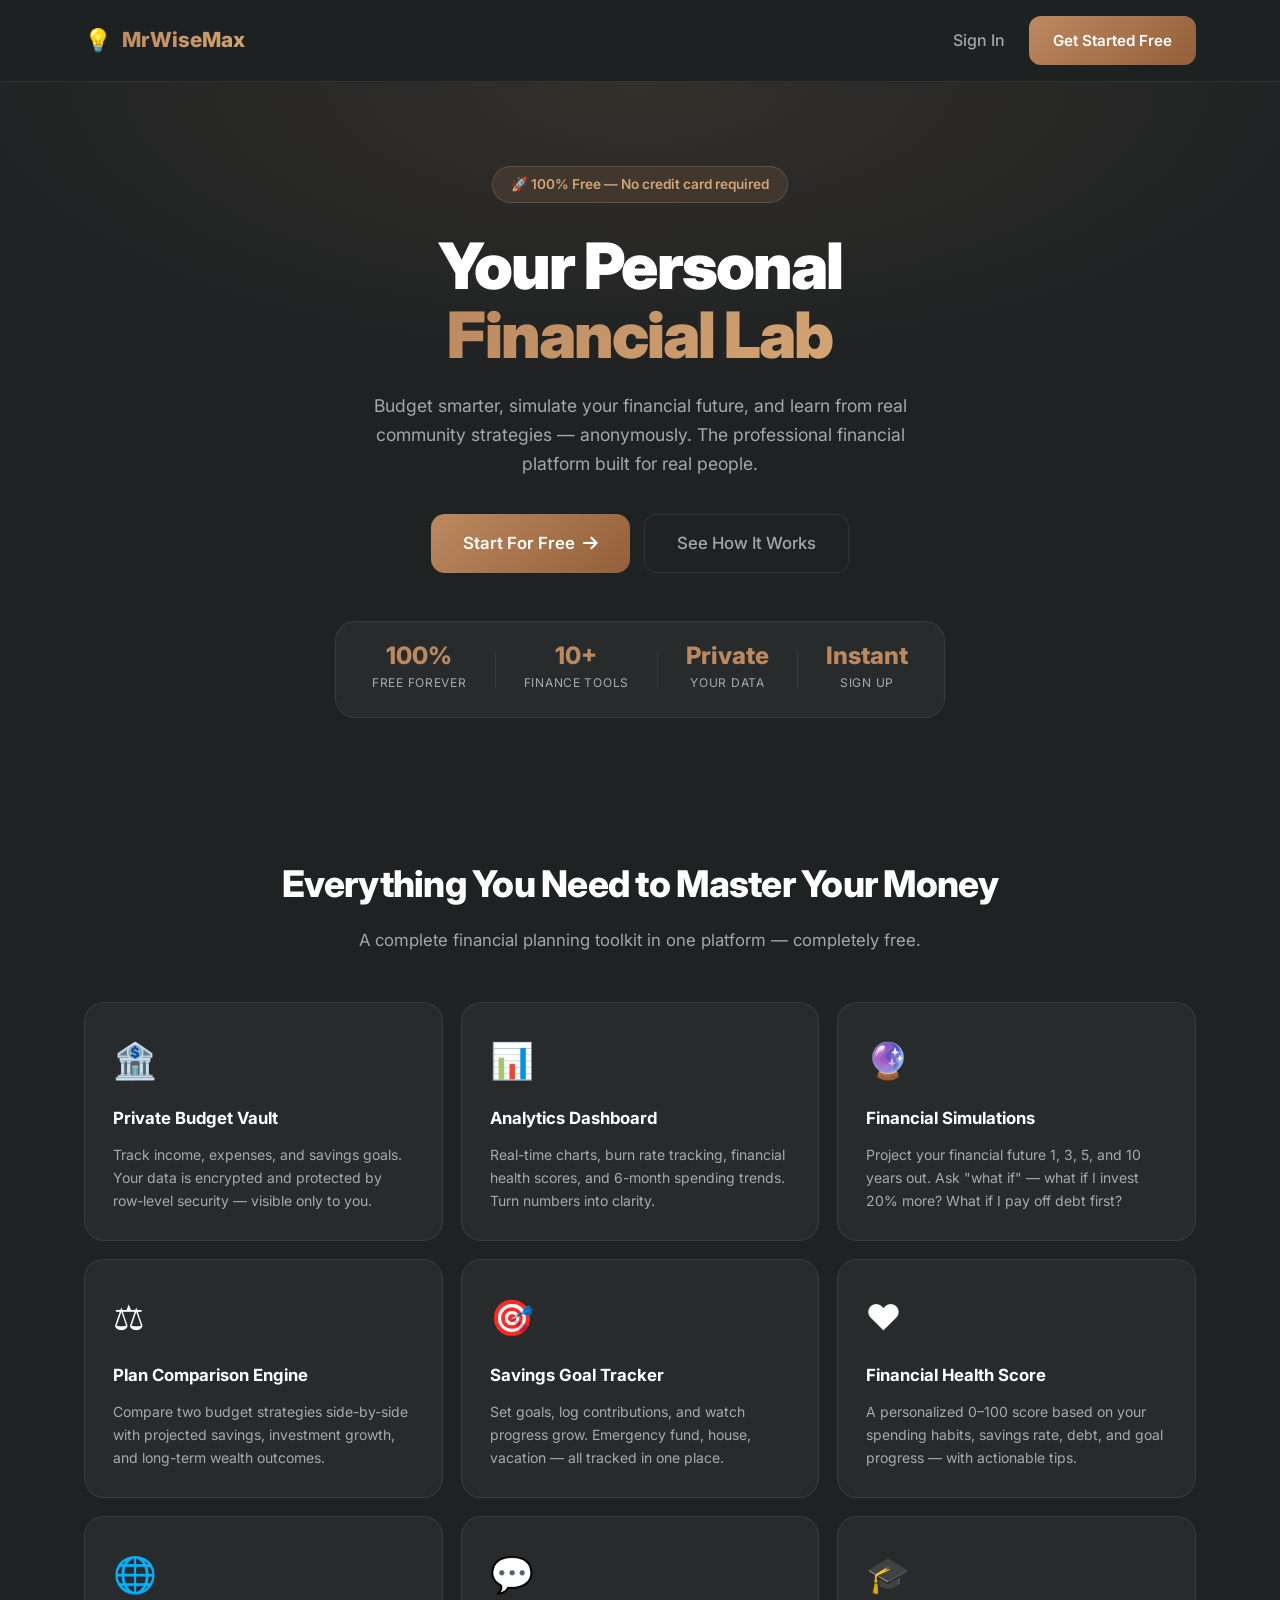
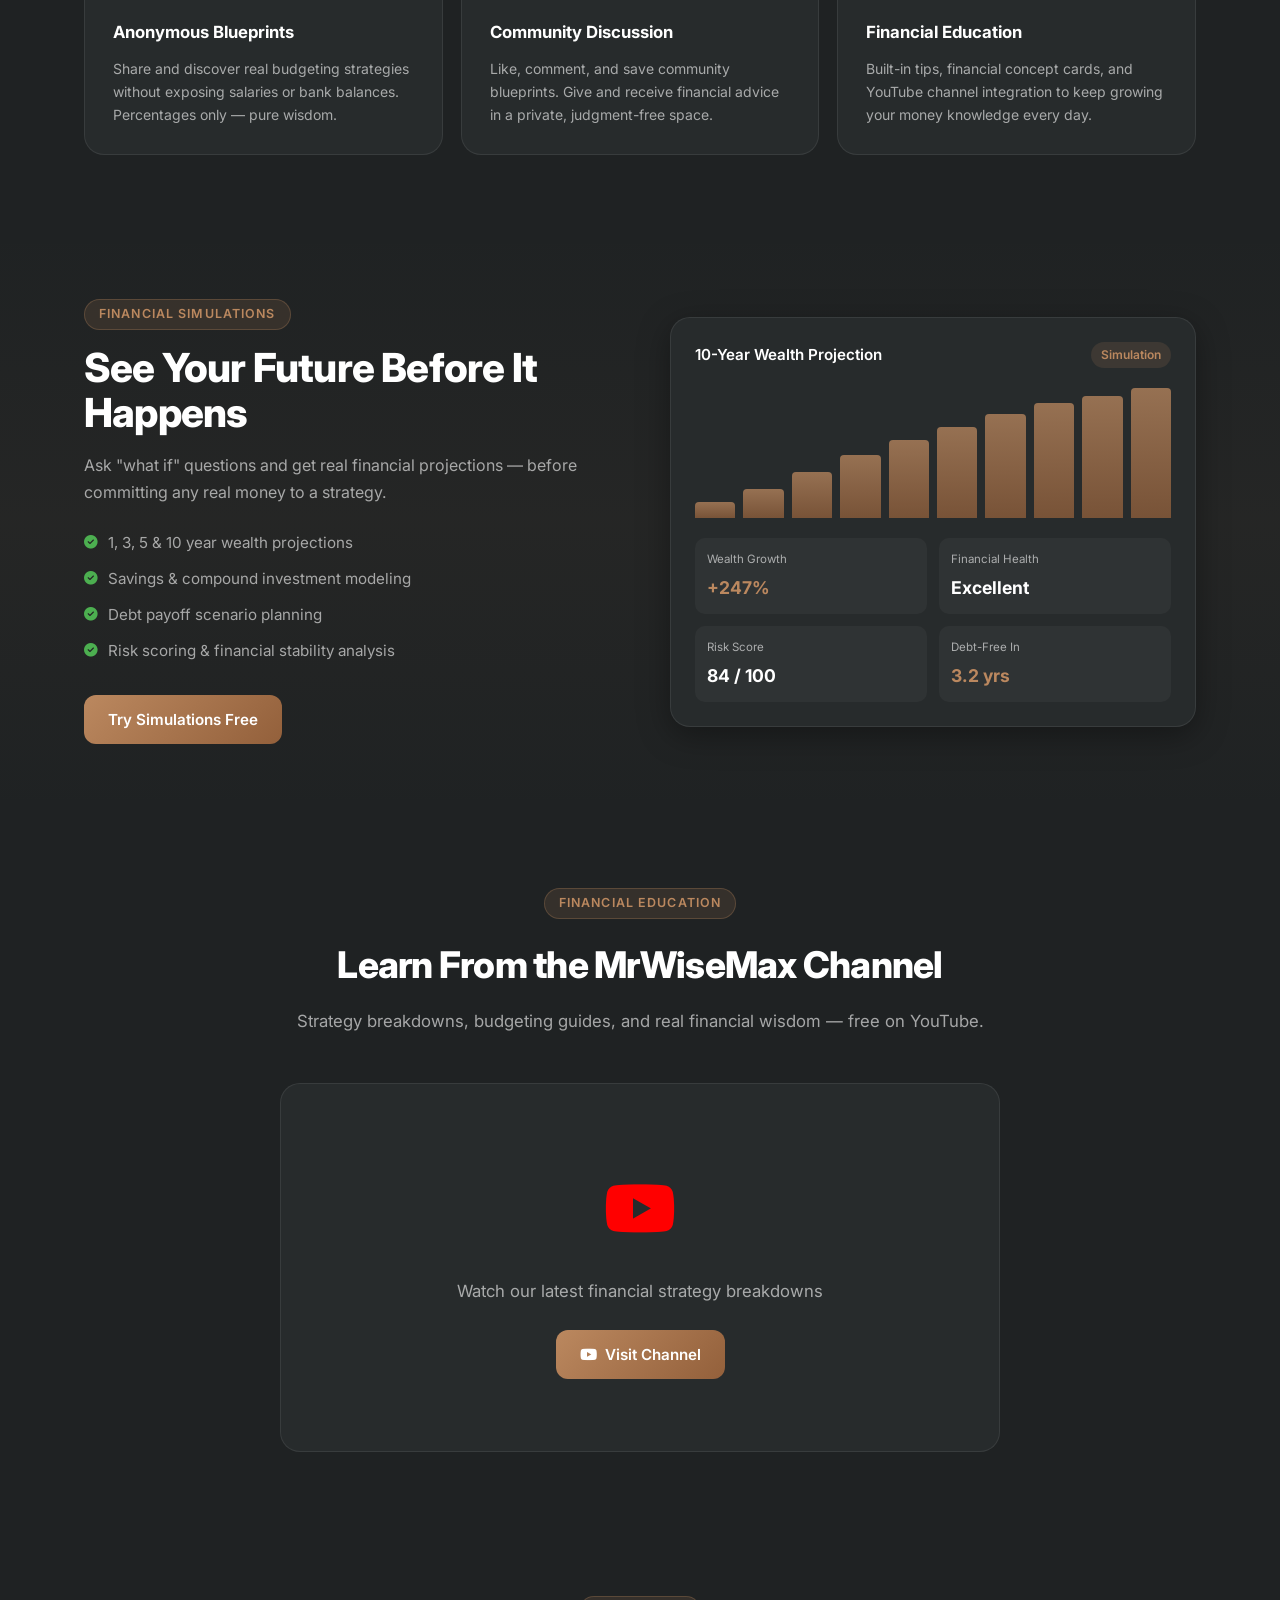
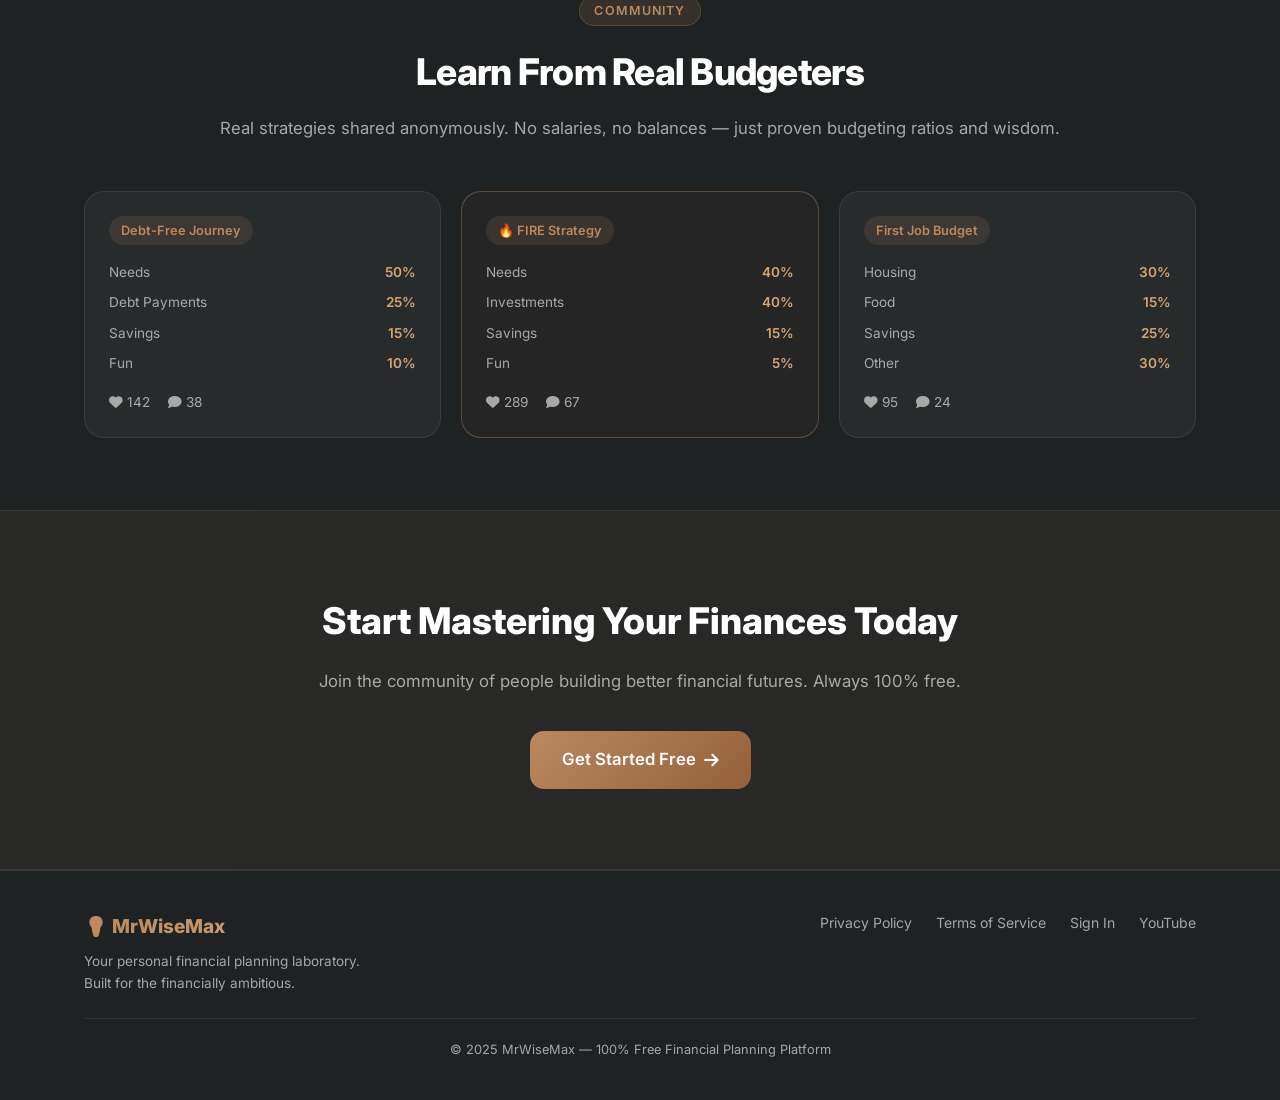
==== index.html @ cf41f832 "Add files via upload" ====
<!DOCTYPE html>
<html lang="en">
<head>
  <meta charset="UTF-8">
  <meta name="viewport" content="width=device-width, initial-scale=1.0">
  <title>MrWiseMax — Your Personal Financial Lab</title>
  <meta name="description" content="Budget smarter, simulate your financial future, and share strategies anonymously. The professional financial planning platform. 100% Free.">
  <link rel="preconnect" href="https://fonts.googleapis.com">
  <link href="https://fonts.googleapis.com/css2?family=Inter:wght@400;500;600;700;800;900&display=swap" rel="stylesheet">
  <link rel="stylesheet" href="https://cdnjs.cloudflare.com/ajax/libs/font-awesome/6.5.0/css/all.min.css">
  <link rel="stylesheet" href="assets/css/style.css">
</head>
<body>

  <nav class="navbar">
    <div class="nav-container">
      <div class="nav-logo">
        <span class="logo-icon">💡</span>
        <span class="logo-text">MrWiseMax</span>
      </div>
      <div class="nav-actions">
        <a href="login.html" class="btn-nav">Sign In</a>
        <a href="login.html" class="btn-primary">Get Started Free</a>
      </div>
    </div>
  </nav>

  <!-- Hero -->
  <section class="hero">
    <div class="hero-container">
      <div class="hero-badge">🚀 100% Free — No credit card required</div>
      <h1 class="hero-title">
        Your Personal<br>
        <span class="accent">Financial Lab</span>
      </h1>
      <p class="hero-subtitle">
        Budget smarter, simulate your financial future, and learn from real community strategies —
        anonymously. The professional financial platform built for real people.
      </p>
      <div class="hero-cta">
        <a href="login.html" class="btn-primary btn-lg">Start For Free <i class="fas fa-arrow-right"></i></a>
        <a href="#features" class="btn-ghost btn-lg">See How It Works</a>
      </div>
      <div class="hero-stats">
        <div class="stat"><span class="stat-num">100%</span><span class="stat-label">Free Forever</span></div>
        <div class="stat-divider"></div>
        <div class="stat"><span class="stat-num">10+</span><span class="stat-label">Finance Tools</span></div>
        <div class="stat-divider"></div>
        <div class="stat"><span class="stat-num">Private</span><span class="stat-label">Your Data</span></div>
        <div class="stat-divider"></div>
        <div class="stat"><span class="stat-num">Instant</span><span class="stat-label">Sign Up</span></div>
      </div>
    </div>
  </section>

  <!-- Features -->
  <section id="features" class="features">
    <div class="container">
      <div class="section-header">
        <h2>Everything You Need to Master Your Money</h2>
        <p>A complete financial planning toolkit in one platform — completely free.</p>
      </div>
      <div class="features-grid">
        <div class="feature-card">
          <div class="feature-icon">🏦</div>
          <h3>Private Budget Vault</h3>
          <p>Track income, expenses, and savings goals. Your data is encrypted and protected by row-level security — visible only to you.</p>
        </div>
        <div class="feature-card">
          <div class="feature-icon">📊</div>
          <h3>Analytics Dashboard</h3>
          <p>Real-time charts, burn rate tracking, financial health scores, and 6-month spending trends. Turn numbers into clarity.</p>
        </div>
        <div class="feature-card">
          <div class="feature-icon">🔮</div>
          <h3>Financial Simulations</h3>
          <p>Project your financial future 1, 3, 5, and 10 years out. Ask "what if" — what if I invest 20% more? What if I pay off debt first?</p>
        </div>
        <div class="feature-card">
          <div class="feature-icon">⚖️</div>
          <h3>Plan Comparison Engine</h3>
          <p>Compare two budget strategies side-by-side with projected savings, investment growth, and long-term wealth outcomes.</p>
        </div>
        <div class="feature-card">
          <div class="feature-icon">🎯</div>
          <h3>Savings Goal Tracker</h3>
          <p>Set goals, log contributions, and watch progress grow. Emergency fund, house, vacation — all tracked in one place.</p>
        </div>
        <div class="feature-card">
          <div class="feature-icon">❤️</div>
          <h3>Financial Health Score</h3>
          <p>A personalized 0–100 score based on your spending habits, savings rate, debt, and goal progress — with actionable tips.</p>
        </div>
        <div class="feature-card">
          <div class="feature-icon">🌐</div>
          <h3>Anonymous Blueprints</h3>
          <p>Share and discover real budgeting strategies without exposing salaries or bank balances. Percentages only — pure wisdom.</p>
        </div>
        <div class="feature-card">
          <div class="feature-icon">💬</div>
          <h3>Community Discussion</h3>
          <p>Like, comment, and save community blueprints. Give and receive financial advice in a private, judgment-free space.</p>
        </div>
        <div class="feature-card">
          <div class="feature-icon">🎓</div>
          <h3>Financial Education</h3>
          <p>Built-in tips, financial concept cards, and YouTube channel integration to keep growing your money knowledge every day.</p>
        </div>
      </div>
    </div>
  </section>

  <!-- Simulation Preview -->
  <section class="simulation-preview">
    <div class="container">
      <div class="preview-layout">
        <div class="preview-content">
          <div class="section-tag">Financial Simulations</div>
          <h2>See Your Future Before It Happens</h2>
          <p>Ask "what if" questions and get real financial projections — before committing any real money to a strategy.</p>
          <ul class="preview-list">
            <li><i class="fas fa-check-circle"></i> 1, 3, 5 &amp; 10 year wealth projections</li>
            <li><i class="fas fa-check-circle"></i> Savings &amp; compound investment modeling</li>
            <li><i class="fas fa-check-circle"></i> Debt payoff scenario planning</li>
            <li><i class="fas fa-check-circle"></i> Risk scoring &amp; financial stability analysis</li>
          </ul>
          <a href="login.html" class="btn-primary">Try Simulations Free</a>
        </div>
        <div class="preview-visual">
          <div class="sim-card">
            <div class="sim-header">
              <span>10-Year Wealth Projection</span>
              <span class="sim-badge">Simulation</span>
            </div>
            <div class="sim-chart-placeholder">
              <div class="chart-bar" style="height:12%"></div>
              <div class="chart-bar" style="height:22%"></div>
              <div class="chart-bar" style="height:35%"></div>
              <div class="chart-bar" style="height:48%"></div>
              <div class="chart-bar" style="height:60%"></div>
              <div class="chart-bar" style="height:70%"></div>
              <div class="chart-bar" style="height:80%"></div>
              <div class="chart-bar" style="height:88%"></div>
              <div class="chart-bar" style="height:94%"></div>
              <div class="chart-bar" style="height:100%"></div>
            </div>
            <div class="sim-stats">
              <div class="sim-stat"><span class="sim-label">Wealth Growth</span><span class="sim-value accent">+247%</span></div>
              <div class="sim-stat"><span class="sim-label">Financial Health</span><span class="sim-value">Excellent</span></div>
              <div class="sim-stat"><span class="sim-label">Risk Score</span><span class="sim-value">84 / 100</span></div>
              <div class="sim-stat"><span class="sim-label">Debt-Free In</span><span class="sim-value accent">3.2 yrs</span></div>
            </div>
          </div>
        </div>
      </div>
    </div>
  </section>

  <!-- YouTube -->
  <section class="youtube-section">
    <div class="container">
      <div class="section-header">
        <div class="section-tag">Financial Education</div>
        <h2>Learn From the MrWiseMax Channel</h2>
        <p>Strategy breakdowns, budgeting guides, and real financial wisdom — free on YouTube.</p>
      </div>
      <div class="youtube-embed">
        <!-- To embed a real video, replace the div below with:
             <iframe width="100%" height="400" src="https://www.youtube.com/embed/VIDEO_ID"
               frameborder="0" allowfullscreen style="border-radius:16px"></iframe> -->
        <div class="yt-placeholder">
          <div class="yt-icon"><i class="fab fa-youtube"></i></div>
          <p>Watch our latest financial strategy breakdowns</p>
          <a href="https://youtube.com" target="_blank" rel="noopener" class="btn-primary">
            <i class="fab fa-youtube"></i> Visit Channel
          </a>
        </div>
      </div>
    </div>
  </section>

  <!-- Community Preview -->
  <section class="community-preview">
    <div class="container">
      <div class="section-header">
        <div class="section-tag">Community</div>
        <h2>Learn From Real Budgeters</h2>
        <p>Real strategies shared anonymously. No salaries, no balances — just proven budgeting ratios and wisdom.</p>
      </div>
      <div class="blueprint-preview-grid">
        <div class="blueprint-card-preview">
          <div class="bp-tag">Debt-Free Journey</div>
          <div class="bp-ratios">
            <div class="ratio-item"><span>Needs</span><span>50%</span></div>
            <div class="ratio-item"><span>Debt Payments</span><span>25%</span></div>
            <div class="ratio-item"><span>Savings</span><span>15%</span></div>
            <div class="ratio-item"><span>Fun</span><span>10%</span></div>
          </div>
          <div class="bp-footer"><span><i class="fas fa-heart"></i> 142</span><span><i class="fas fa-comment"></i> 38</span></div>
        </div>
        <div class="blueprint-card-preview featured">
          <div class="bp-tag">🔥 FIRE Strategy</div>
          <div class="bp-ratios">
            <div class="ratio-item"><span>Needs</span><span>40%</span></div>
            <div class="ratio-item"><span>Investments</span><span>40%</span></div>
            <div class="ratio-item"><span>Savings</span><span>15%</span></div>
            <div class="ratio-item"><span>Fun</span><span>5%</span></div>
          </div>
          <div class="bp-footer"><span><i class="fas fa-heart"></i> 289</span><span><i class="fas fa-comment"></i> 67</span></div>
        </div>
        <div class="blueprint-card-preview">
          <div class="bp-tag">First Job Budget</div>
          <div class="bp-ratios">
            <div class="ratio-item"><span>Housing</span><span>30%</span></div>
            <div class="ratio-item"><span>Food</span><span>15%</span></div>
            <div class="ratio-item"><span>Savings</span><span>25%</span></div>
            <div class="ratio-item"><span>Other</span><span>30%</span></div>
          </div>
          <div class="bp-footer"><span><i class="fas fa-heart"></i> 95</span><span><i class="fas fa-comment"></i> 24</span></div>
        </div>
      </div>
    </div>
  </section>

  <!-- CTA -->
  <section class="cta-banner">
    <div class="container">
      <h2>Start Mastering Your Finances Today</h2>
      <p>Join the community of people building better financial futures. Always 100% free.</p>
      <a href="login.html" class="btn-primary btn-lg">Get Started Free <i class="fas fa-arrow-right"></i></a>
    </div>
  </section>

  <!-- Footer -->
  <footer class="footer">
    <div class="container">
      <div class="footer-content">
        <div class="footer-brand">
          <span class="logo-text">💡 MrWiseMax</span>
          <p>Your personal financial planning laboratory.<br>Built for the financially ambitious.</p>
        </div>
        <div class="footer-links">
          <a href="#">Privacy Policy</a>
          <a href="#">Terms of Service</a>
          <a href="login.html">Sign In</a>
          <a href="https://youtube.com" target="_blank">YouTube</a>
        </div>
      </div>
      <div class="footer-bottom">
        <p>© 2025 MrWiseMax — 100% Free Financial Planning Platform</p>
      </div>
    </div>
  </footer>

</body>
</html>
---- assets/css/style.css ----
/* ============================================================
   MrWiseMax — Landing Page Styles
   ============================================================ */

:root {
  --bg:        #1F2223;
  --bg-card:   #272B2C;
  --bg-hover:  #2E3234;
  --primary:   #BB885F;
  --secondary: #93603B;
  --primary-lt:#D4A574;
  --text:      #FFFFFF;
  --text-muted:rgba(255,255,255,0.6);
  --border:    rgba(255,255,255,0.08);
  --success:   #4CAF50;
  --radius:    12px;
  --radius-lg: 20px;
  --shadow:    0 8px 32px rgba(0,0,0,0.35);
  --ease:      0.2s ease;
}

*, *::before, *::after { box-sizing: border-box; margin: 0; padding: 0; }
html { scroll-behavior: smooth; }
body { font-family: 'Inter', system-ui, -apple-system, sans-serif; background: var(--bg); color: var(--text); line-height: 1.65; -webkit-font-smoothing: antialiased; }
a { color: var(--primary); text-decoration: none; }
img { max-width: 100%; display: block; }
.container { max-width: 1160px; margin: 0 auto; padding: 0 24px; }

/* ── Buttons ─────────────────────────────────────────────── */
.btn-primary {
  display: inline-flex; align-items: center; gap: 8px;
  background: linear-gradient(135deg, var(--primary), var(--secondary));
  color: #fff; padding: 12px 24px; border-radius: var(--radius);
  font-weight: 600; font-size: 0.95rem; border: none; cursor: pointer;
  transition: opacity var(--ease), transform var(--ease); text-decoration: none;
}
.btn-primary:hover { opacity: 0.88; transform: translateY(-2px); color: #fff; }
.btn-primary.btn-lg { padding: 15px 32px; font-size: 1.05rem; border-radius: 14px; }

.btn-ghost {
  display: inline-flex; align-items: center; gap: 8px;
  background: transparent; color: var(--text-muted); padding: 12px 24px;
  border-radius: var(--radius); font-weight: 500; font-size: 0.95rem;
  border: 1px solid var(--border); cursor: pointer; transition: all var(--ease); text-decoration: none;
}
.btn-ghost:hover { color: var(--text); border-color: rgba(255,255,255,0.2); }
.btn-ghost.btn-lg { padding: 15px 32px; font-size: 1.05rem; }

.btn-nav { color: var(--text-muted); font-weight: 500; padding: 8px 16px; border-radius: 8px; transition: color var(--ease); text-decoration: none; }
.btn-nav:hover { color: var(--text); }

/* ── Navbar ──────────────────────────────────────────────── */
.navbar {
  position: sticky; top: 0; z-index: 100;
  background: rgba(31,34,35,0.93); backdrop-filter: blur(12px);
  border-bottom: 1px solid var(--border); padding: 16px 0;
}
.nav-container { max-width: 1160px; margin: 0 auto; padding: 0 24px; display: flex; align-items: center; justify-content: space-between; }
.nav-logo { display: flex; align-items: center; gap: 10px; font-size: 1.3rem; font-weight: 800; }
.logo-icon { font-size: 1.4rem; }
.logo-text { background: linear-gradient(135deg, var(--primary), var(--primary-lt)); -webkit-background-clip: text; -webkit-text-fill-color: transparent; }
.nav-actions { display: flex; align-items: center; gap: 8px; }

/* ── Hero ────────────────────────────────────────────────── */
.hero {
  padding: 84px 0 64px; text-align: center;
  background: radial-gradient(ellipse 80% 60% at 50% 0%, rgba(187,136,95,0.13) 0%, transparent 70%);
}
.hero-container { max-width: 740px; margin: 0 auto; padding: 0 24px; }
.hero-badge {
  display: inline-flex; align-items: center; gap: 6px;
  background: rgba(187,136,95,0.14); border: 1px solid rgba(187,136,95,0.3);
  color: var(--primary-lt); padding: 6px 18px; border-radius: 100px;
  font-size: 0.85rem; font-weight: 600; margin-bottom: 28px;
}
.hero-title { font-size: clamp(2.4rem, 6vw, 4rem); font-weight: 900; line-height: 1.08; margin-bottom: 22px; letter-spacing: -0.03em; }
.hero-title .accent { background: linear-gradient(135deg, var(--primary), var(--primary-lt)); -webkit-background-clip: text; -webkit-text-fill-color: transparent; }
.hero-subtitle { font-size: 1.1rem; color: var(--text-muted); max-width: 580px; margin: 0 auto 36px; }
.hero-cta { display: flex; gap: 14px; justify-content: center; flex-wrap: wrap; margin-bottom: 48px; }

.hero-stats {
  display: flex; align-items: center; justify-content: center; gap: 28px;
  padding: 22px 36px; background: var(--bg-card); border-radius: var(--radius-lg);
  border: 1px solid var(--border); flex-wrap: wrap; display: inline-flex;
}
.stat { text-align: center; }
.stat-num { display: block; font-size: 1.5rem; font-weight: 800; color: var(--primary); line-height: 1; }
.stat-label { font-size: 0.75rem; color: var(--text-muted); text-transform: uppercase; letter-spacing: 0.06em; margin-top: 2px; }
.stat-divider { width: 1px; height: 36px; background: var(--border); }

/* ── Section Shared ──────────────────────────────────────── */
.section-header { text-align: center; margin-bottom: 48px; }
.section-header h2 { font-size: clamp(1.7rem, 4vw, 2.3rem); font-weight: 800; margin-bottom: 12px; letter-spacing: -0.02em; }
.section-header p { color: var(--text-muted); font-size: 1.05rem; }
.section-tag {
  display: inline-block; background: rgba(187,136,95,0.14); border: 1px solid rgba(187,136,95,0.28);
  color: var(--primary); padding: 4px 14px; border-radius: 100px;
  font-size: 0.78rem; font-weight: 600; text-transform: uppercase; letter-spacing: 0.09em; margin-bottom: 16px;
}

/* ── Features ────────────────────────────────────────────── */
.features { padding: 72px 0; }
.features-grid { display: grid; grid-template-columns: repeat(auto-fit, minmax(300px, 1fr)); gap: 18px; }
.feature-card {
  background: var(--bg-card); border: 1px solid var(--border); border-radius: var(--radius-lg); padding: 28px;
  transition: all var(--ease);
}
.feature-card:hover { border-color: rgba(187,136,95,0.3); transform: translateY(-3px); box-shadow: var(--shadow); }
.feature-icon { font-size: 2.2rem; margin-bottom: 16px; }
.feature-card h3 { font-size: 1.05rem; font-weight: 700; margin-bottom: 10px; }
.feature-card p  { color: var(--text-muted); font-size: 0.875rem; line-height: 1.65; }

/* ── Simulation Preview ──────────────────────────────────── */
.simulation-preview { padding: 72px 0; background: linear-gradient(180deg, transparent, rgba(187,136,95,0.04), transparent); }
.preview-layout { display: grid; grid-template-columns: 1fr 1fr; gap: 60px; align-items: center; }
.preview-content h2 { font-size: clamp(1.8rem, 4vw, 2.5rem); font-weight: 800; line-height: 1.12; margin-bottom: 16px; letter-spacing: -0.02em; }
.preview-content p { color: var(--text-muted); margin-bottom: 24px; line-height: 1.7; }
.preview-list { list-style: none; margin-bottom: 32px; }
.preview-list li { display: flex; align-items: center; gap: 10px; margin-bottom: 11px; color: var(--text-muted); font-size: 0.95rem; }
.preview-list li i { color: var(--success); font-size: 0.85rem; }

.sim-card { background: var(--bg-card); border: 1px solid var(--border); border-radius: var(--radius-lg); padding: 24px; box-shadow: var(--shadow); }
.sim-header { display: flex; justify-content: space-between; align-items: center; margin-bottom: 20px; font-weight: 600; font-size: 0.95rem; }
.sim-badge { background: rgba(187,136,95,0.14); color: var(--primary); padding: 3px 10px; border-radius: 100px; font-size: 0.75rem; font-weight: 600; }
.sim-chart-placeholder { display: flex; align-items: flex-end; gap: 8px; height: 130px; margin-bottom: 20px; }
.chart-bar { flex: 1; background: linear-gradient(180deg, var(--primary), var(--secondary)); border-radius: 4px 4px 0 0; opacity: 0.75; }
.sim-stats { display: grid; grid-template-columns: 1fr 1fr; gap: 12px; }
.sim-stat { background: rgba(255,255,255,0.04); border-radius: 10px; padding: 12px; }
.sim-label { display: block; font-size: 0.72rem; color: var(--text-muted); margin-bottom: 4px; }
.sim-value { font-size: 1.1rem; font-weight: 700; }
.sim-value.accent { color: var(--primary); }

/* ── YouTube ─────────────────────────────────────────────── */
.youtube-section { padding: 72px 0; }
.youtube-embed { max-width: 720px; margin: 0 auto; }
.yt-placeholder { background: var(--bg-card); border: 1px solid var(--border); border-radius: var(--radius-lg); padding: 72px 32px; text-align: center; }
.yt-icon { font-size: 4rem; color: #FF0000; margin-bottom: 16px; }
.yt-placeholder p { color: var(--text-muted); margin-bottom: 24px; font-size: 1.05rem; }

/* ── Community Preview ───────────────────────────────────── */
.community-preview { padding: 72px 0; }
.blueprint-preview-grid { display: grid; grid-template-columns: repeat(auto-fit, minmax(280px, 1fr)); gap: 20px; }
.blueprint-card-preview {
  background: var(--bg-card); border: 1px solid var(--border); border-radius: var(--radius-lg); padding: 24px;
  transition: all var(--ease);
}
.blueprint-card-preview:hover { border-color: rgba(187,136,95,0.3); transform: translateY(-2px); }
.blueprint-card-preview.featured { border-color: rgba(187,136,95,0.4); background: rgba(187,136,95,0.04); }
.bp-tag { display: inline-block; background: rgba(187,136,95,0.14); color: var(--primary); padding: 4px 12px; border-radius: 100px; font-size: 0.8rem; font-weight: 600; margin-bottom: 16px; }
.bp-ratios { display: flex; flex-direction: column; gap: 8px; margin-bottom: 16px; }
.ratio-item { display: flex; justify-content: space-between; font-size: 0.85rem; }
.ratio-item span:first-child { color: var(--text-muted); }
.ratio-item span:last-child  { font-weight: 600; color: var(--primary-lt); }
.bp-footer { color: var(--text-muted); font-size: 0.85rem; display: flex; gap: 18px; }

/* ── CTA Banner ──────────────────────────────────────────── */
.cta-banner {
  padding: 80px 0; text-align: center;
  background: linear-gradient(135deg, rgba(187,136,95,0.07), rgba(147,96,59,0.07));
  border-top: 1px solid var(--border); border-bottom: 1px solid var(--border);
}
.cta-banner h2 { font-size: clamp(1.7rem, 4vw, 2.3rem); font-weight: 800; margin-bottom: 16px; }
.cta-banner p { color: var(--text-muted); margin-bottom: 36px; font-size: 1.05rem; }

/* ── Footer ──────────────────────────────────────────────── */
.footer { padding: 40px 0; border-top: 1px solid var(--border); }
.footer-content { display: flex; justify-content: space-between; align-items: flex-start; gap: 32px; margin-bottom: 24px; flex-wrap: wrap; }
.footer-brand .logo-text { font-size: 1.2rem; font-weight: 800; display: block; margin-bottom: 8px; }
.footer-brand p { color: var(--text-muted); font-size: 0.85rem; line-height: 1.6; }
.footer-links { display: flex; gap: 24px; flex-wrap: wrap; }
.footer-links a { color: var(--text-muted); font-size: 0.875rem; transition: color var(--ease); }
.footer-links a:hover { color: var(--text); }
.footer-bottom { text-align: center; color: var(--text-muted); font-size: 0.8rem; padding-top: 20px; border-top: 1px solid var(--border); }

/* ── Responsive ──────────────────────────────────────────── */
@media (max-width: 768px) {
  .preview-layout { grid-template-columns: 1fr; }
  .preview-visual { order: -1; }
  .hero-stats { gap: 20px; }
  .stat-divider { display: none; }
  .footer-content { flex-direction: column; }
  .hero, .features, .simulation-preview, .youtube-section, .community-preview, .cta-banner { padding: 48px 0; }
}
@media (max-width: 480px) {
  .nav-actions .btn-nav { display: none; }
  .hero-title { font-size: 2.1rem; }
}
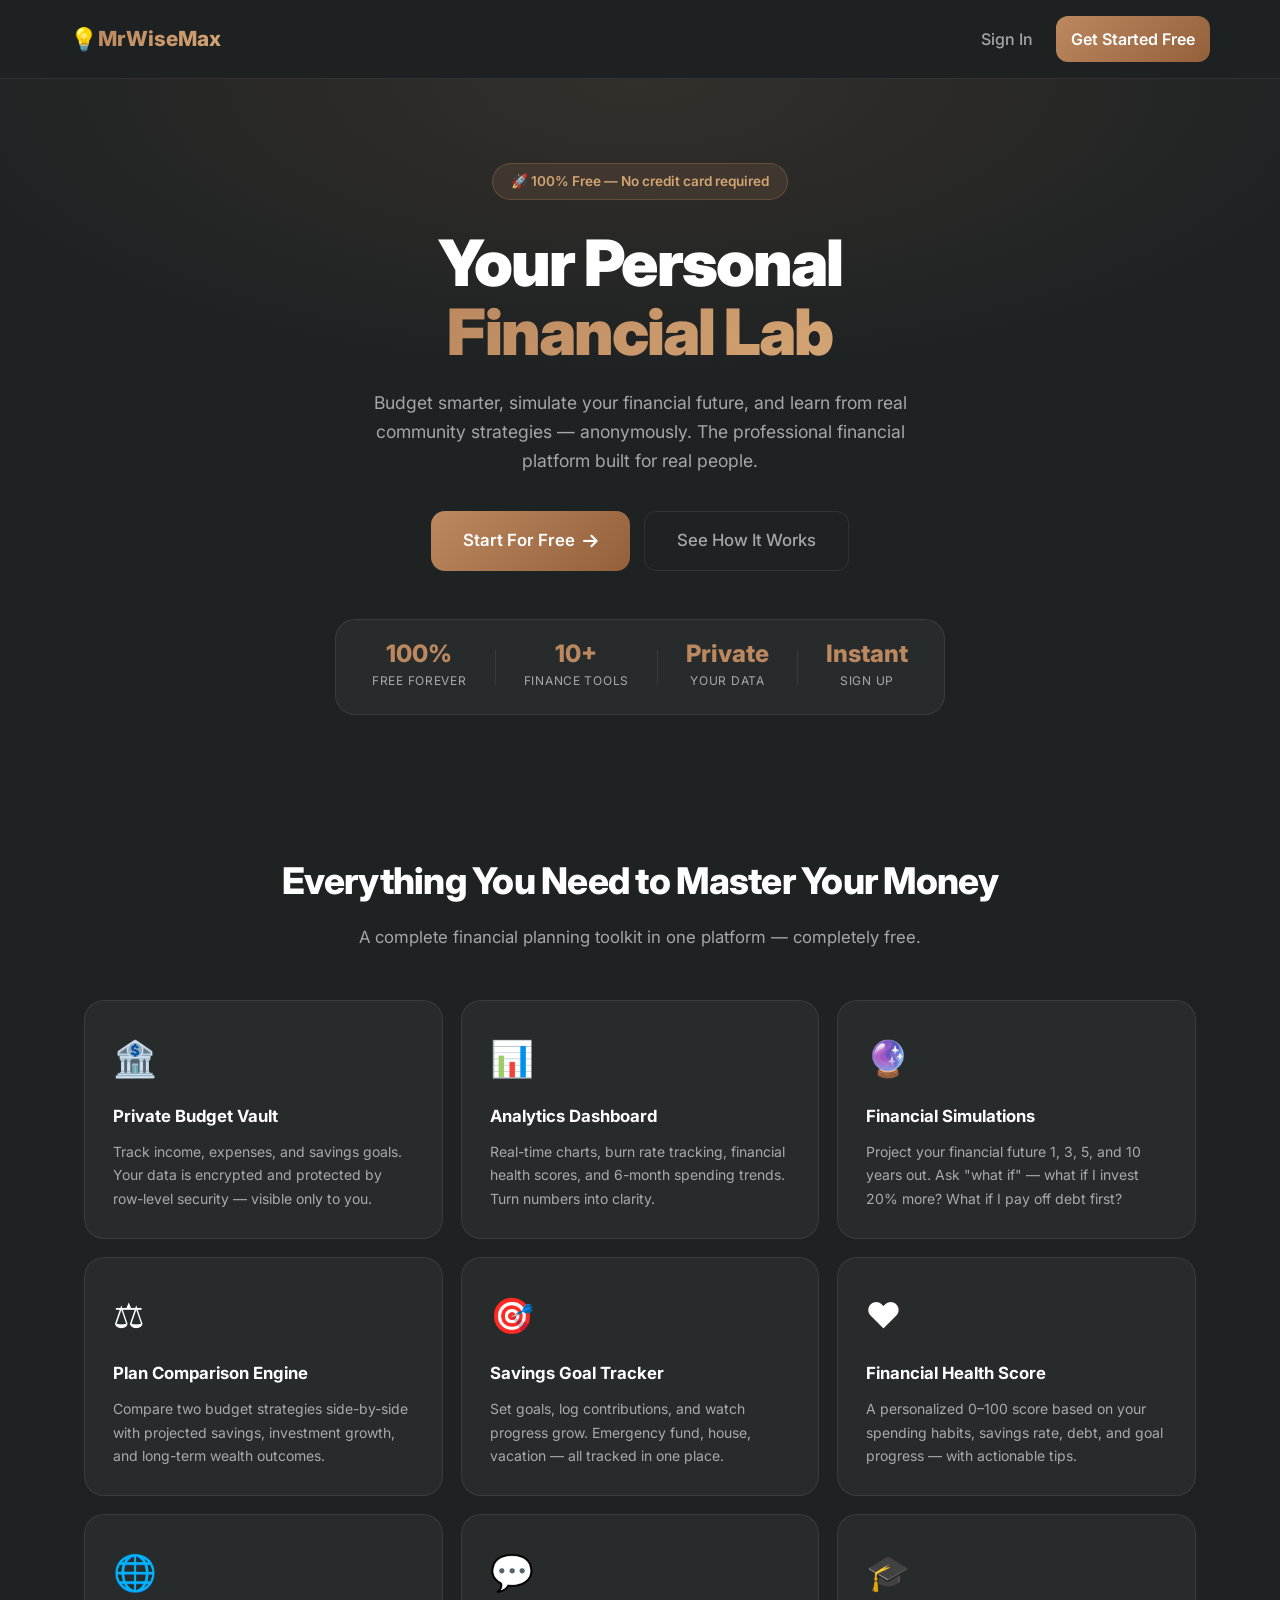
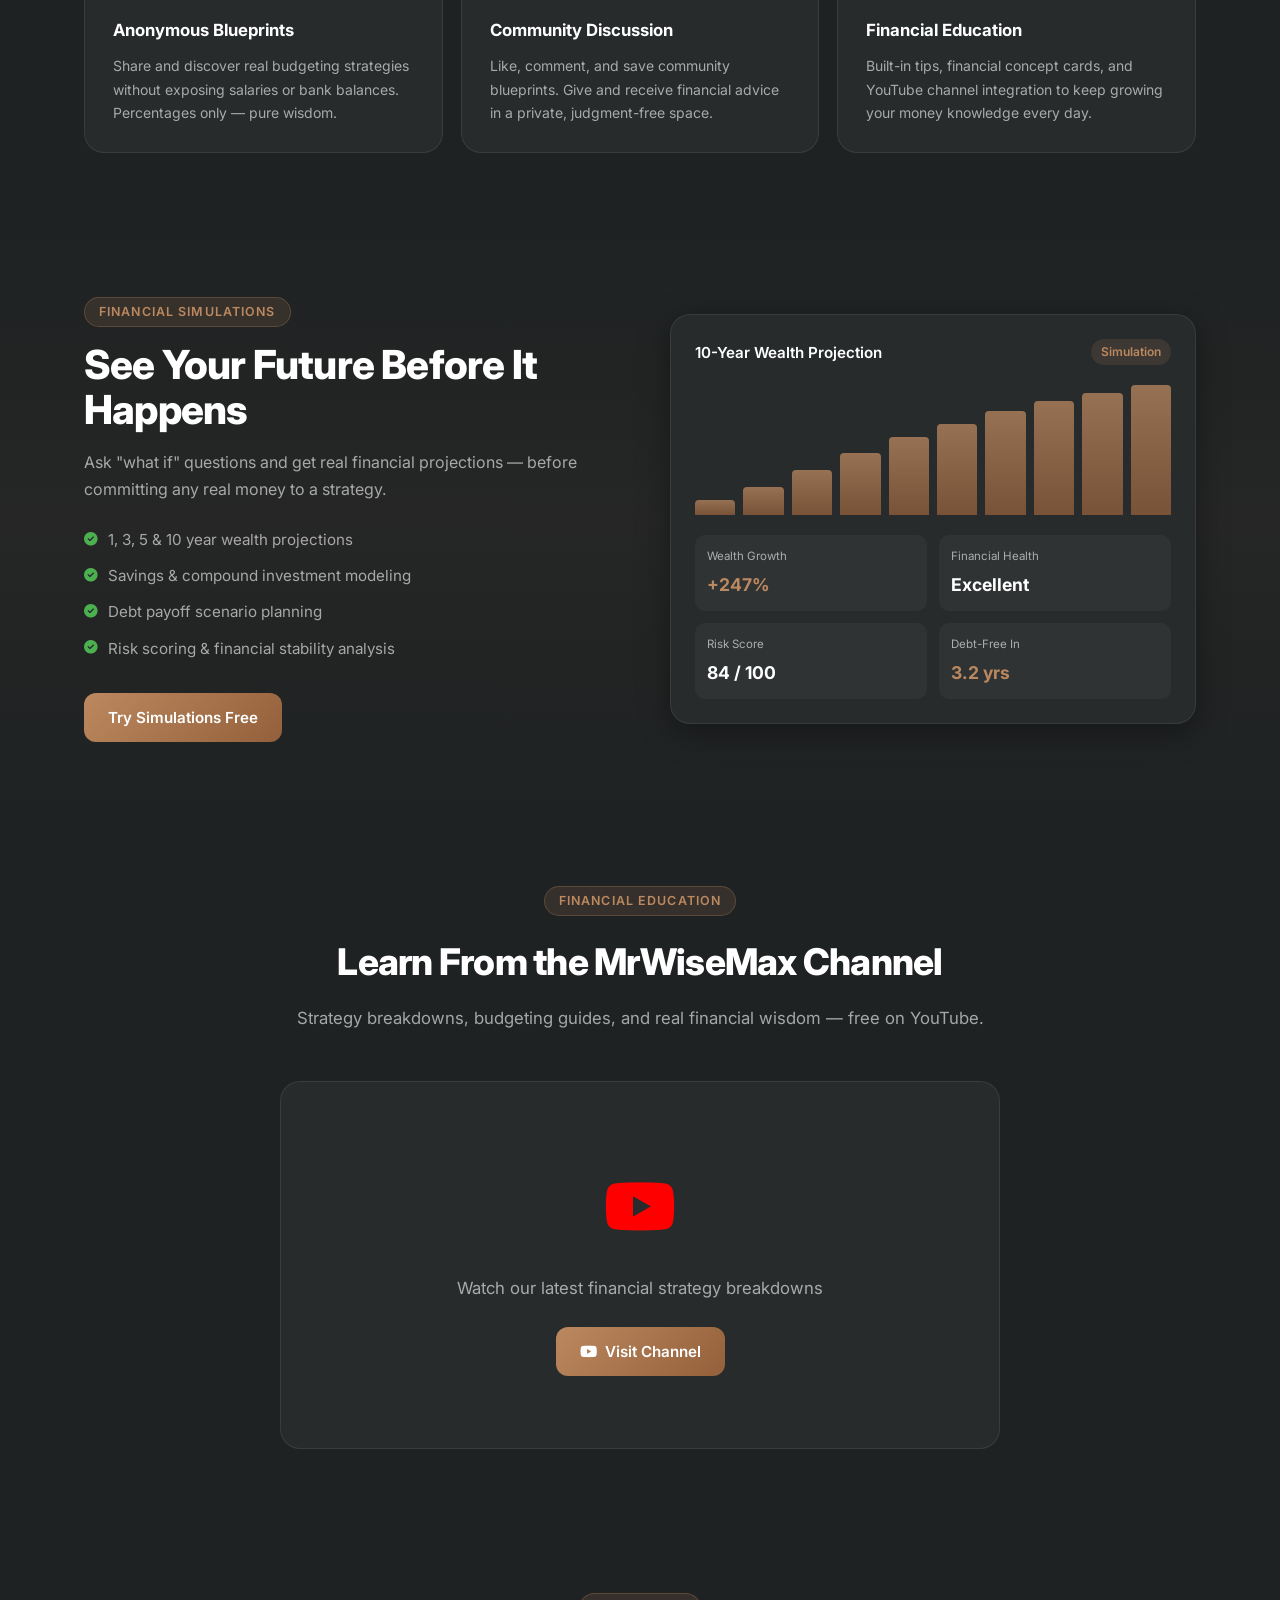
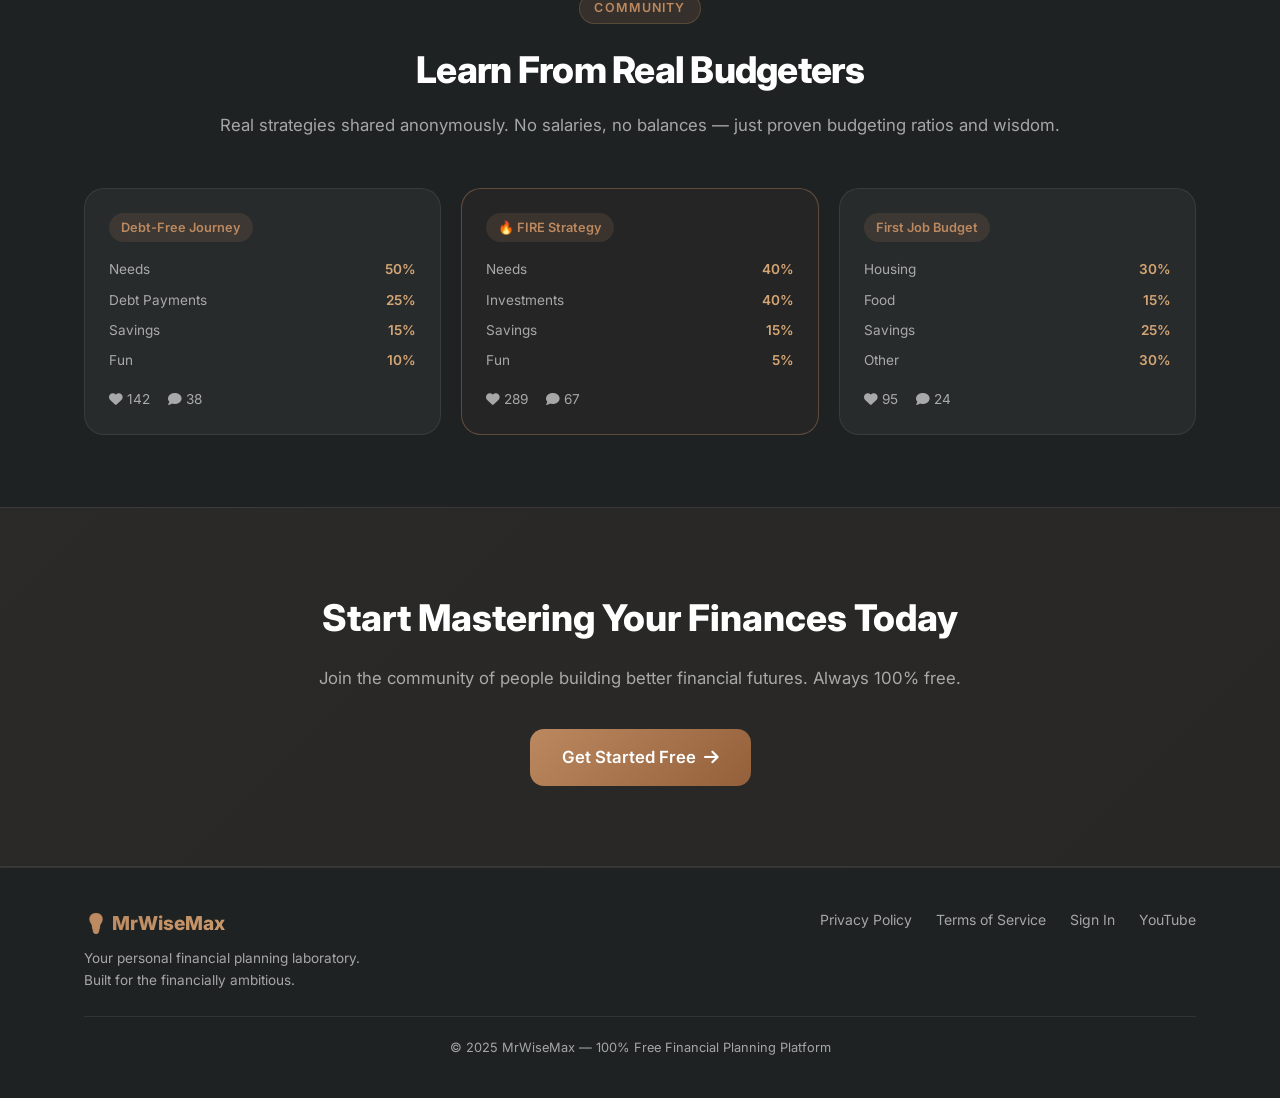
==== commit 88a30a76: "Add files via upload" ====
--- a/index.html
+++ b/index.html
@@ -1,256 +1,256 @@
-<!DOCTYPE html>
-<html lang="en">
-<head>
-  <meta charset="UTF-8">
-  <meta name="viewport" content="width=device-width, initial-scale=1.0">
-  <title>MrWiseMax — Your Personal Financial Lab</title>
-  <meta name="description" content="Budget smarter, simulate your financial future, and share strategies anonymously. The professional financial planning platform. 100% Free.">
-  <link rel="preconnect" href="https://fonts.googleapis.com">
-  <link href="https://fonts.googleapis.com/css2?family=Inter:wght@400;500;600;700;800;900&display=swap" rel="stylesheet">
-  <link rel="stylesheet" href="https://cdnjs.cloudflare.com/ajax/libs/font-awesome/6.5.0/css/all.min.css">
-  <link rel="stylesheet" href="assets/css/style.css">
-</head>
-<body>
-
-  <nav class="navbar">
-    <div class="nav-container">
-      <div class="nav-logo">
-        <span class="logo-icon">💡</span>
-        <span class="logo-text">MrWiseMax</span>
-      </div>
-      <div class="nav-actions">
-        <a href="login.html" class="btn-nav">Sign In</a>
-        <a href="login.html" class="btn-primary">Get Started Free</a>
-      </div>
-    </div>
-  </nav>
-
-  <!-- Hero -->
-  <section class="hero">
-    <div class="hero-container">
-      <div class="hero-badge">🚀 100% Free — No credit card required</div>
-      <h1 class="hero-title">
-        Your Personal<br>
-        <span class="accent">Financial Lab</span>
-      </h1>
-      <p class="hero-subtitle">
-        Budget smarter, simulate your financial future, and learn from real community strategies —
-        anonymously. The professional financial platform built for real people.
-      </p>
-      <div class="hero-cta">
-        <a href="login.html" class="btn-primary btn-lg">Start For Free <i class="fas fa-arrow-right"></i></a>
-        <a href="#features" class="btn-ghost btn-lg">See How It Works</a>
-      </div>
-      <div class="hero-stats">
-        <div class="stat"><span class="stat-num">100%</span><span class="stat-label">Free Forever</span></div>
-        <div class="stat-divider"></div>
-        <div class="stat"><span class="stat-num">10+</span><span class="stat-label">Finance Tools</span></div>
-        <div class="stat-divider"></div>
-        <div class="stat"><span class="stat-num">Private</span><span class="stat-label">Your Data</span></div>
-        <div class="stat-divider"></div>
-        <div class="stat"><span class="stat-num">Instant</span><span class="stat-label">Sign Up</span></div>
-      </div>
-    </div>
-  </section>
-
-  <!-- Features -->
-  <section id="features" class="features">
-    <div class="container">
-      <div class="section-header">
-        <h2>Everything You Need to Master Your Money</h2>
-        <p>A complete financial planning toolkit in one platform — completely free.</p>
-      </div>
-      <div class="features-grid">
-        <div class="feature-card">
-          <div class="feature-icon">🏦</div>
-          <h3>Private Budget Vault</h3>
-          <p>Track income, expenses, and savings goals. Your data is encrypted and protected by row-level security — visible only to you.</p>
-        </div>
-        <div class="feature-card">
-          <div class="feature-icon">📊</div>
-          <h3>Analytics Dashboard</h3>
-          <p>Real-time charts, burn rate tracking, financial health scores, and 6-month spending trends. Turn numbers into clarity.</p>
-        </div>
-        <div class="feature-card">
-          <div class="feature-icon">🔮</div>
-          <h3>Financial Simulations</h3>
-          <p>Project your financial future 1, 3, 5, and 10 years out. Ask "what if" — what if I invest 20% more? What if I pay off debt first?</p>
-        </div>
-        <div class="feature-card">
-          <div class="feature-icon">⚖️</div>
-          <h3>Plan Comparison Engine</h3>
-          <p>Compare two budget strategies side-by-side with projected savings, investment growth, and long-term wealth outcomes.</p>
-        </div>
-        <div class="feature-card">
-          <div class="feature-icon">🎯</div>
-          <h3>Savings Goal Tracker</h3>
-          <p>Set goals, log contributions, and watch progress grow. Emergency fund, house, vacation — all tracked in one place.</p>
-        </div>
-        <div class="feature-card">
-          <div class="feature-icon">❤️</div>
-          <h3>Financial Health Score</h3>
-          <p>A personalized 0–100 score based on your spending habits, savings rate, debt, and goal progress — with actionable tips.</p>
-        </div>
-        <div class="feature-card">
-          <div class="feature-icon">🌐</div>
-          <h3>Anonymous Blueprints</h3>
-          <p>Share and discover real budgeting strategies without exposing salaries or bank balances. Percentages only — pure wisdom.</p>
-        </div>
-        <div class="feature-card">
-          <div class="feature-icon">💬</div>
-          <h3>Community Discussion</h3>
-          <p>Like, comment, and save community blueprints. Give and receive financial advice in a private, judgment-free space.</p>
-        </div>
-        <div class="feature-card">
-          <div class="feature-icon">🎓</div>
-          <h3>Financial Education</h3>
-          <p>Built-in tips, financial concept cards, and YouTube channel integration to keep growing your money knowledge every day.</p>
-        </div>
-      </div>
-    </div>
-  </section>
-
-  <!-- Simulation Preview -->
-  <section class="simulation-preview">
-    <div class="container">
-      <div class="preview-layout">
-        <div class="preview-content">
-          <div class="section-tag">Financial Simulations</div>
-          <h2>See Your Future Before It Happens</h2>
-          <p>Ask "what if" questions and get real financial projections — before committing any real money to a strategy.</p>
-          <ul class="preview-list">
-            <li><i class="fas fa-check-circle"></i> 1, 3, 5 &amp; 10 year wealth projections</li>
-            <li><i class="fas fa-check-circle"></i> Savings &amp; compound investment modeling</li>
-            <li><i class="fas fa-check-circle"></i> Debt payoff scenario planning</li>
-            <li><i class="fas fa-check-circle"></i> Risk scoring &amp; financial stability analysis</li>
-          </ul>
-          <a href="login.html" class="btn-primary">Try Simulations Free</a>
-        </div>
-        <div class="preview-visual">
-          <div class="sim-card">
-            <div class="sim-header">
-              <span>10-Year Wealth Projection</span>
-              <span class="sim-badge">Simulation</span>
-            </div>
-            <div class="sim-chart-placeholder">
-              <div class="chart-bar" style="height:12%"></div>
-              <div class="chart-bar" style="height:22%"></div>
-              <div class="chart-bar" style="height:35%"></div>
-              <div class="chart-bar" style="height:48%"></div>
-              <div class="chart-bar" style="height:60%"></div>
-              <div class="chart-bar" style="height:70%"></div>
-              <div class="chart-bar" style="height:80%"></div>
-              <div class="chart-bar" style="height:88%"></div>
-              <div class="chart-bar" style="height:94%"></div>
-              <div class="chart-bar" style="height:100%"></div>
-            </div>
-            <div class="sim-stats">
-              <div class="sim-stat"><span class="sim-label">Wealth Growth</span><span class="sim-value accent">+247%</span></div>
-              <div class="sim-stat"><span class="sim-label">Financial Health</span><span class="sim-value">Excellent</span></div>
-              <div class="sim-stat"><span class="sim-label">Risk Score</span><span class="sim-value">84 / 100</span></div>
-              <div class="sim-stat"><span class="sim-label">Debt-Free In</span><span class="sim-value accent">3.2 yrs</span></div>
-            </div>
-          </div>
-        </div>
-      </div>
-    </div>
-  </section>
-
-  <!-- YouTube -->
-  <section class="youtube-section">
-    <div class="container">
-      <div class="section-header">
-        <div class="section-tag">Financial Education</div>
-        <h2>Learn From the MrWiseMax Channel</h2>
-        <p>Strategy breakdowns, budgeting guides, and real financial wisdom — free on YouTube.</p>
-      </div>
-      <div class="youtube-embed">
-        <!-- To embed a real video, replace the div below with:
-             <iframe width="100%" height="400" src="https://www.youtube.com/embed/VIDEO_ID"
-               frameborder="0" allowfullscreen style="border-radius:16px"></iframe> -->
-        <div class="yt-placeholder">
-          <div class="yt-icon"><i class="fab fa-youtube"></i></div>
-          <p>Watch our latest financial strategy breakdowns</p>
-          <a href="https://youtube.com" target="_blank" rel="noopener" class="btn-primary">
-            <i class="fab fa-youtube"></i> Visit Channel
-          </a>
-        </div>
-      </div>
-    </div>
-  </section>
-
-  <!-- Community Preview -->
-  <section class="community-preview">
-    <div class="container">
-      <div class="section-header">
-        <div class="section-tag">Community</div>
-        <h2>Learn From Real Budgeters</h2>
-        <p>Real strategies shared anonymously. No salaries, no balances — just proven budgeting ratios and wisdom.</p>
-      </div>
-      <div class="blueprint-preview-grid">
-        <div class="blueprint-card-preview">
-          <div class="bp-tag">Debt-Free Journey</div>
-          <div class="bp-ratios">
-            <div class="ratio-item"><span>Needs</span><span>50%</span></div>
-            <div class="ratio-item"><span>Debt Payments</span><span>25%</span></div>
-            <div class="ratio-item"><span>Savings</span><span>15%</span></div>
-            <div class="ratio-item"><span>Fun</span><span>10%</span></div>
-          </div>
-          <div class="bp-footer"><span><i class="fas fa-heart"></i> 142</span><span><i class="fas fa-comment"></i> 38</span></div>
-        </div>
-        <div class="blueprint-card-preview featured">
-          <div class="bp-tag">🔥 FIRE Strategy</div>
-          <div class="bp-ratios">
-            <div class="ratio-item"><span>Needs</span><span>40%</span></div>
-            <div class="ratio-item"><span>Investments</span><span>40%</span></div>
-            <div class="ratio-item"><span>Savings</span><span>15%</span></div>
-            <div class="ratio-item"><span>Fun</span><span>5%</span></div>
-          </div>
-          <div class="bp-footer"><span><i class="fas fa-heart"></i> 289</span><span><i class="fas fa-comment"></i> 67</span></div>
-        </div>
-        <div class="blueprint-card-preview">
-          <div class="bp-tag">First Job Budget</div>
-          <div class="bp-ratios">
-            <div class="ratio-item"><span>Housing</span><span>30%</span></div>
-            <div class="ratio-item"><span>Food</span><span>15%</span></div>
-            <div class="ratio-item"><span>Savings</span><span>25%</span></div>
-            <div class="ratio-item"><span>Other</span><span>30%</span></div>
-          </div>
-          <div class="bp-footer"><span><i class="fas fa-heart"></i> 95</span><span><i class="fas fa-comment"></i> 24</span></div>
-        </div>
-      </div>
-    </div>
-  </section>
-
-  <!-- CTA -->
-  <section class="cta-banner">
-    <div class="container">
-      <h2>Start Mastering Your Finances Today</h2>
-      <p>Join the community of people building better financial futures. Always 100% free.</p>
-      <a href="login.html" class="btn-primary btn-lg">Get Started Free <i class="fas fa-arrow-right"></i></a>
-    </div>
-  </section>
-
-  <!-- Footer -->
-  <footer class="footer">
-    <div class="container">
-      <div class="footer-content">
-        <div class="footer-brand">
-          <span class="logo-text">💡 MrWiseMax</span>
-          <p>Your personal financial planning laboratory.<br>Built for the financially ambitious.</p>
-        </div>
-        <div class="footer-links">
-          <a href="#">Privacy Policy</a>
-          <a href="#">Terms of Service</a>
-          <a href="login.html">Sign In</a>
-          <a href="https://youtube.com" target="_blank">YouTube</a>
-        </div>
-      </div>
-      <div class="footer-bottom">
-        <p>© 2025 MrWiseMax — 100% Free Financial Planning Platform</p>
-      </div>
-    </div>
-  </footer>
-
-</body>
-</html>
+<!DOCTYPE html>
+<html lang="en">
+<head>
+  <meta charset="UTF-8">
+  <meta name="viewport" content="width=device-width, initial-scale=1.0">
+  <title>MrWiseMax — Your Personal Financial Lab</title>
+  <meta name="description" content="Budget smarter, simulate your financial future, and share strategies anonymously. The professional financial planning platform. 100% Free.">
+  <link rel="preconnect" href="https://fonts.googleapis.com">
+  <link href="https://fonts.googleapis.com/css2?family=Inter:wght@400;500;600;700;800;900&display=swap" rel="stylesheet">
+  <link rel="stylesheet" href="https://cdnjs.cloudflare.com/ajax/libs/font-awesome/6.5.0/css/all.min.css">
+  <link rel="stylesheet" href="assets/css/style.css">
+</head>
+<body>
+
+  <nav class="navbar">
+    <div class="nav-container">
+      <div class="nav-logo">
+        <span class="logo-icon">💡</span>
+        <span class="logo-text">MrWiseMax</span>
+      </div>
+      <div class="nav-actions">
+        <a href="login.html" class="btn-nav">Sign In</a>
+        <a href="login.html" class="btn-primary">Get Started Free</a>
+      </div>
+    </div>
+  </nav>
+
+  <!-- Hero -->
+  <section class="hero">
+    <div class="hero-container">
+      <div class="hero-badge">🚀 100% Free — No credit card required</div>
+      <h1 class="hero-title">
+        Your Personal<br>
+        <span class="accent">Financial Lab</span>
+      </h1>
+      <p class="hero-subtitle">
+        Budget smarter, simulate your financial future, and learn from real community strategies —
+        anonymously. The professional financial platform built for real people.
+      </p>
+      <div class="hero-cta">
+        <a href="login.html" class="btn-primary btn-lg">Start For Free <i class="fas fa-arrow-right"></i></a>
+        <a href="#features" class="btn-ghost btn-lg">See How It Works</a>
+      </div>
+      <div class="hero-stats">
+        <div class="stat"><span class="stat-num">100%</span><span class="stat-label">Free Forever</span></div>
+        <div class="stat-divider"></div>
+        <div class="stat"><span class="stat-num">10+</span><span class="stat-label">Finance Tools</span></div>
+        <div class="stat-divider"></div>
+        <div class="stat"><span class="stat-num">Private</span><span class="stat-label">Your Data</span></div>
+        <div class="stat-divider"></div>
+        <div class="stat"><span class="stat-num">Instant</span><span class="stat-label">Sign Up</span></div>
+      </div>
+    </div>
+  </section>
+
+  <!-- Features -->
+  <section id="features" class="features">
+    <div class="container">
+      <div class="section-header">
+        <h2>Everything You Need to Master Your Money</h2>
+        <p>A complete financial planning toolkit in one platform — completely free.</p>
+      </div>
+      <div class="features-grid">
+        <div class="feature-card">
+          <div class="feature-icon">🏦</div>
+          <h3>Private Budget Vault</h3>
+          <p>Track income, expenses, and savings goals. Your data is encrypted and protected by row-level security — visible only to you.</p>
+        </div>
+        <div class="feature-card">
+          <div class="feature-icon">📊</div>
+          <h3>Analytics Dashboard</h3>
+          <p>Real-time charts, burn rate tracking, financial health scores, and 6-month spending trends. Turn numbers into clarity.</p>
+        </div>
+        <div class="feature-card">
+          <div class="feature-icon">🔮</div>
+          <h3>Financial Simulations</h3>
+          <p>Project your financial future 1, 3, 5, and 10 years out. Ask "what if" — what if I invest 20% more? What if I pay off debt first?</p>
+        </div>
+        <div class="feature-card">
+          <div class="feature-icon">⚖️</div>
+          <h3>Plan Comparison Engine</h3>
+          <p>Compare two budget strategies side-by-side with projected savings, investment growth, and long-term wealth outcomes.</p>
+        </div>
+        <div class="feature-card">
+          <div class="feature-icon">🎯</div>
+          <h3>Savings Goal Tracker</h3>
+          <p>Set goals, log contributions, and watch progress grow. Emergency fund, house, vacation — all tracked in one place.</p>
+        </div>
+        <div class="feature-card">
+          <div class="feature-icon">❤️</div>
+          <h3>Financial Health Score</h3>
+          <p>A personalized 0–100 score based on your spending habits, savings rate, debt, and goal progress — with actionable tips.</p>
+        </div>
+        <div class="feature-card">
+          <div class="feature-icon">🌐</div>
+          <h3>Anonymous Blueprints</h3>
+          <p>Share and discover real budgeting strategies without exposing salaries or bank balances. Percentages only — pure wisdom.</p>
+        </div>
+        <div class="feature-card">
+          <div class="feature-icon">💬</div>
+          <h3>Community Discussion</h3>
+          <p>Like, comment, and save community blueprints. Give and receive financial advice in a private, judgment-free space.</p>
+        </div>
+        <div class="feature-card">
+          <div class="feature-icon">🎓</div>
+          <h3>Financial Education</h3>
+          <p>Built-in tips, financial concept cards, and YouTube channel integration to keep growing your money knowledge every day.</p>
+        </div>
+      </div>
+    </div>
+  </section>
+
+  <!-- Simulation Preview -->
+  <section class="simulation-preview">
+    <div class="container">
+      <div class="preview-layout">
+        <div class="preview-content">
+          <div class="section-tag">Financial Simulations</div>
+          <h2>See Your Future Before It Happens</h2>
+          <p>Ask "what if" questions and get real financial projections — before committing any real money to a strategy.</p>
+          <ul class="preview-list">
+            <li><i class="fas fa-check-circle"></i> 1, 3, 5 &amp; 10 year wealth projections</li>
+            <li><i class="fas fa-check-circle"></i> Savings &amp; compound investment modeling</li>
+            <li><i class="fas fa-check-circle"></i> Debt payoff scenario planning</li>
+            <li><i class="fas fa-check-circle"></i> Risk scoring &amp; financial stability analysis</li>
+          </ul>
+          <a href="login.html" class="btn-primary">Try Simulations Free</a>
+        </div>
+        <div class="preview-visual">
+          <div class="sim-card">
+            <div class="sim-header">
+              <span>10-Year Wealth Projection</span>
+              <span class="sim-badge">Simulation</span>
+            </div>
+            <div class="sim-chart-placeholder">
+              <div class="chart-bar" style="height:12%"></div>
+              <div class="chart-bar" style="height:22%"></div>
+              <div class="chart-bar" style="height:35%"></div>
+              <div class="chart-bar" style="height:48%"></div>
+              <div class="chart-bar" style="height:60%"></div>
+              <div class="chart-bar" style="height:70%"></div>
+              <div class="chart-bar" style="height:80%"></div>
+              <div class="chart-bar" style="height:88%"></div>
+              <div class="chart-bar" style="height:94%"></div>
+              <div class="chart-bar" style="height:100%"></div>
+            </div>
+            <div class="sim-stats">
+              <div class="sim-stat"><span class="sim-label">Wealth Growth</span><span class="sim-value accent">+247%</span></div>
+              <div class="sim-stat"><span class="sim-label">Financial Health</span><span class="sim-value">Excellent</span></div>
+              <div class="sim-stat"><span class="sim-label">Risk Score</span><span class="sim-value">84 / 100</span></div>
+              <div class="sim-stat"><span class="sim-label">Debt-Free In</span><span class="sim-value accent">3.2 yrs</span></div>
+            </div>
+          </div>
+        </div>
+      </div>
+    </div>
+  </section>
+
+  <!-- YouTube -->
+  <section class="youtube-section">
+    <div class="container">
+      <div class="section-header">
+        <div class="section-tag">Financial Education</div>
+        <h2>Learn From the MrWiseMax Channel</h2>
+        <p>Strategy breakdowns, budgeting guides, and real financial wisdom — free on YouTube.</p>
+      </div>
+      <div class="youtube-embed">
+        <!-- To embed a real video, replace the div below with:
+             <iframe width="100%" height="400" src="https://www.youtube.com/embed/VIDEO_ID"
+               frameborder="0" allowfullscreen style="border-radius:16px"></iframe> -->
+        <div class="yt-placeholder">
+          <div class="yt-icon"><i class="fab fa-youtube"></i></div>
+          <p>Watch our latest financial strategy breakdowns</p>
+          <a href="https://youtube.com" target="_blank" rel="noopener" class="btn-primary">
+            <i class="fab fa-youtube"></i> Visit Channel
+          </a>
+        </div>
+      </div>
+    </div>
+  </section>
+
+  <!-- Community Preview -->
+  <section class="community-preview">
+    <div class="container">
+      <div class="section-header">
+        <div class="section-tag">Community</div>
+        <h2>Learn From Real Budgeters</h2>
+        <p>Real strategies shared anonymously. No salaries, no balances — just proven budgeting ratios and wisdom.</p>
+      </div>
+      <div class="blueprint-preview-grid">
+        <div class="blueprint-card-preview">
+          <div class="bp-tag">Debt-Free Journey</div>
+          <div class="bp-ratios">
+            <div class="ratio-item"><span>Needs</span><span>50%</span></div>
+            <div class="ratio-item"><span>Debt Payments</span><span>25%</span></div>
+            <div class="ratio-item"><span>Savings</span><span>15%</span></div>
+            <div class="ratio-item"><span>Fun</span><span>10%</span></div>
+          </div>
+          <div class="bp-footer"><span><i class="fas fa-heart"></i> 142</span><span><i class="fas fa-comment"></i> 38</span></div>
+        </div>
+        <div class="blueprint-card-preview featured">
+          <div class="bp-tag">🔥 FIRE Strategy</div>
+          <div class="bp-ratios">
+            <div class="ratio-item"><span>Needs</span><span>40%</span></div>
+            <div class="ratio-item"><span>Investments</span><span>40%</span></div>
+            <div class="ratio-item"><span>Savings</span><span>15%</span></div>
+            <div class="ratio-item"><span>Fun</span><span>5%</span></div>
+          </div>
+          <div class="bp-footer"><span><i class="fas fa-heart"></i> 289</span><span><i class="fas fa-comment"></i> 67</span></div>
+        </div>
+        <div class="blueprint-card-preview">
+          <div class="bp-tag">First Job Budget</div>
+          <div class="bp-ratios">
+            <div class="ratio-item"><span>Housing</span><span>30%</span></div>
+            <div class="ratio-item"><span>Food</span><span>15%</span></div>
+            <div class="ratio-item"><span>Savings</span><span>25%</span></div>
+            <div class="ratio-item"><span>Other</span><span>30%</span></div>
+          </div>
+          <div class="bp-footer"><span><i class="fas fa-heart"></i> 95</span><span><i class="fas fa-comment"></i> 24</span></div>
+        </div>
+      </div>
+    </div>
+  </section>
+
+  <!-- CTA -->
+  <section class="cta-banner">
+    <div class="container">
+      <h2>Start Mastering Your Finances Today</h2>
+      <p>Join the community of people building better financial futures. Always 100% free.</p>
+      <a href="login.html" class="btn-primary btn-lg">Get Started Free <i class="fas fa-arrow-right"></i></a>
+    </div>
+  </section>
+
+  <!-- Footer -->
+  <footer class="footer">
+    <div class="container">
+      <div class="footer-content">
+        <div class="footer-brand">
+          <span class="logo-text">💡 MrWiseMax</span>
+          <p>Your personal financial planning laboratory.<br>Built for the financially ambitious.</p>
+        </div>
+        <div class="footer-links">
+          <a href="#">Privacy Policy</a>
+          <a href="#">Terms of Service</a>
+          <a href="login.html">Sign In</a>
+          <a href="https://youtube.com" target="_blank">YouTube</a>
+        </div>
+      </div>
+      <div class="footer-bottom">
+        <p>© 2025 MrWiseMax — 100% Free Financial Planning Platform</p>
+      </div>
+    </div>
+  </footer>
+
+</body>
+</html>
--- a/assets/css/style.css
+++ b/assets/css/style.css
@@ -1,187 +1,670 @@
-/* ============================================================
-   MrWiseMax — Landing Page Styles
-   ============================================================ */
-
-:root {
-  --bg:        #1F2223;
-  --bg-card:   #272B2C;
-  --bg-hover:  #2E3234;
-  --primary:   #BB885F;
-  --secondary: #93603B;
-  --primary-lt:#D4A574;
-  --text:      #FFFFFF;
-  --text-muted:rgba(255,255,255,0.6);
-  --border:    rgba(255,255,255,0.08);
-  --success:   #4CAF50;
-  --radius:    12px;
-  --radius-lg: 20px;
-  --shadow:    0 8px 32px rgba(0,0,0,0.35);
-  --ease:      0.2s ease;
-}
-
-*, *::before, *::after { box-sizing: border-box; margin: 0; padding: 0; }
-html { scroll-behavior: smooth; }
-body { font-family: 'Inter', system-ui, -apple-system, sans-serif; background: var(--bg); color: var(--text); line-height: 1.65; -webkit-font-smoothing: antialiased; }
-a { color: var(--primary); text-decoration: none; }
-img { max-width: 100%; display: block; }
-.container { max-width: 1160px; margin: 0 auto; padding: 0 24px; }
-
-/* ── Buttons ─────────────────────────────────────────────── */
-.btn-primary {
-  display: inline-flex; align-items: center; gap: 8px;
-  background: linear-gradient(135deg, var(--primary), var(--secondary));
-  color: #fff; padding: 12px 24px; border-radius: var(--radius);
-  font-weight: 600; font-size: 0.95rem; border: none; cursor: pointer;
-  transition: opacity var(--ease), transform var(--ease); text-decoration: none;
-}
-.btn-primary:hover { opacity: 0.88; transform: translateY(-2px); color: #fff; }
-.btn-primary.btn-lg { padding: 15px 32px; font-size: 1.05rem; border-radius: 14px; }
-
-.btn-ghost {
-  display: inline-flex; align-items: center; gap: 8px;
-  background: transparent; color: var(--text-muted); padding: 12px 24px;
-  border-radius: var(--radius); font-weight: 500; font-size: 0.95rem;
-  border: 1px solid var(--border); cursor: pointer; transition: all var(--ease); text-decoration: none;
-}
-.btn-ghost:hover { color: var(--text); border-color: rgba(255,255,255,0.2); }
-.btn-ghost.btn-lg { padding: 15px 32px; font-size: 1.05rem; }
-
-.btn-nav { color: var(--text-muted); font-weight: 500; padding: 8px 16px; border-radius: 8px; transition: color var(--ease); text-decoration: none; }
-.btn-nav:hover { color: var(--text); }
-
-/* ── Navbar ──────────────────────────────────────────────── */
-.navbar {
-  position: sticky; top: 0; z-index: 100;
-  background: rgba(31,34,35,0.93); backdrop-filter: blur(12px);
-  border-bottom: 1px solid var(--border); padding: 16px 0;
-}
-.nav-container { max-width: 1160px; margin: 0 auto; padding: 0 24px; display: flex; align-items: center; justify-content: space-between; }
-.nav-logo { display: flex; align-items: center; gap: 10px; font-size: 1.3rem; font-weight: 800; }
-.logo-icon { font-size: 1.4rem; }
-.logo-text { background: linear-gradient(135deg, var(--primary), var(--primary-lt)); -webkit-background-clip: text; -webkit-text-fill-color: transparent; }
-.nav-actions { display: flex; align-items: center; gap: 8px; }
-
-/* ── Hero ────────────────────────────────────────────────── */
-.hero {
-  padding: 84px 0 64px; text-align: center;
-  background: radial-gradient(ellipse 80% 60% at 50% 0%, rgba(187,136,95,0.13) 0%, transparent 70%);
-}
-.hero-container { max-width: 740px; margin: 0 auto; padding: 0 24px; }
-.hero-badge {
-  display: inline-flex; align-items: center; gap: 6px;
-  background: rgba(187,136,95,0.14); border: 1px solid rgba(187,136,95,0.3);
-  color: var(--primary-lt); padding: 6px 18px; border-radius: 100px;
-  font-size: 0.85rem; font-weight: 600; margin-bottom: 28px;
-}
-.hero-title { font-size: clamp(2.4rem, 6vw, 4rem); font-weight: 900; line-height: 1.08; margin-bottom: 22px; letter-spacing: -0.03em; }
-.hero-title .accent { background: linear-gradient(135deg, var(--primary), var(--primary-lt)); -webkit-background-clip: text; -webkit-text-fill-color: transparent; }
-.hero-subtitle { font-size: 1.1rem; color: var(--text-muted); max-width: 580px; margin: 0 auto 36px; }
-.hero-cta { display: flex; gap: 14px; justify-content: center; flex-wrap: wrap; margin-bottom: 48px; }
-
-.hero-stats {
-  display: flex; align-items: center; justify-content: center; gap: 28px;
-  padding: 22px 36px; background: var(--bg-card); border-radius: var(--radius-lg);
-  border: 1px solid var(--border); flex-wrap: wrap; display: inline-flex;
-}
-.stat { text-align: center; }
-.stat-num { display: block; font-size: 1.5rem; font-weight: 800; color: var(--primary); line-height: 1; }
-.stat-label { font-size: 0.75rem; color: var(--text-muted); text-transform: uppercase; letter-spacing: 0.06em; margin-top: 2px; }
-.stat-divider { width: 1px; height: 36px; background: var(--border); }
-
-/* ── Section Shared ──────────────────────────────────────── */
-.section-header { text-align: center; margin-bottom: 48px; }
-.section-header h2 { font-size: clamp(1.7rem, 4vw, 2.3rem); font-weight: 800; margin-bottom: 12px; letter-spacing: -0.02em; }
-.section-header p { color: var(--text-muted); font-size: 1.05rem; }
-.section-tag {
-  display: inline-block; background: rgba(187,136,95,0.14); border: 1px solid rgba(187,136,95,0.28);
-  color: var(--primary); padding: 4px 14px; border-radius: 100px;
-  font-size: 0.78rem; font-weight: 600; text-transform: uppercase; letter-spacing: 0.09em; margin-bottom: 16px;
-}
-
-/* ── Features ────────────────────────────────────────────── */
-.features { padding: 72px 0; }
-.features-grid { display: grid; grid-template-columns: repeat(auto-fit, minmax(300px, 1fr)); gap: 18px; }
-.feature-card {
-  background: var(--bg-card); border: 1px solid var(--border); border-radius: var(--radius-lg); padding: 28px;
-  transition: all var(--ease);
-}
-.feature-card:hover { border-color: rgba(187,136,95,0.3); transform: translateY(-3px); box-shadow: var(--shadow); }
-.feature-icon { font-size: 2.2rem; margin-bottom: 16px; }
-.feature-card h3 { font-size: 1.05rem; font-weight: 700; margin-bottom: 10px; }
-.feature-card p  { color: var(--text-muted); font-size: 0.875rem; line-height: 1.65; }
-
-/* ── Simulation Preview ──────────────────────────────────── */
-.simulation-preview { padding: 72px 0; background: linear-gradient(180deg, transparent, rgba(187,136,95,0.04), transparent); }
-.preview-layout { display: grid; grid-template-columns: 1fr 1fr; gap: 60px; align-items: center; }
-.preview-content h2 { font-size: clamp(1.8rem, 4vw, 2.5rem); font-weight: 800; line-height: 1.12; margin-bottom: 16px; letter-spacing: -0.02em; }
-.preview-content p { color: var(--text-muted); margin-bottom: 24px; line-height: 1.7; }
-.preview-list { list-style: none; margin-bottom: 32px; }
-.preview-list li { display: flex; align-items: center; gap: 10px; margin-bottom: 11px; color: var(--text-muted); font-size: 0.95rem; }
-.preview-list li i { color: var(--success); font-size: 0.85rem; }
-
-.sim-card { background: var(--bg-card); border: 1px solid var(--border); border-radius: var(--radius-lg); padding: 24px; box-shadow: var(--shadow); }
-.sim-header { display: flex; justify-content: space-between; align-items: center; margin-bottom: 20px; font-weight: 600; font-size: 0.95rem; }
-.sim-badge { background: rgba(187,136,95,0.14); color: var(--primary); padding: 3px 10px; border-radius: 100px; font-size: 0.75rem; font-weight: 600; }
-.sim-chart-placeholder { display: flex; align-items: flex-end; gap: 8px; height: 130px; margin-bottom: 20px; }
-.chart-bar { flex: 1; background: linear-gradient(180deg, var(--primary), var(--secondary)); border-radius: 4px 4px 0 0; opacity: 0.75; }
-.sim-stats { display: grid; grid-template-columns: 1fr 1fr; gap: 12px; }
-.sim-stat { background: rgba(255,255,255,0.04); border-radius: 10px; padding: 12px; }
-.sim-label { display: block; font-size: 0.72rem; color: var(--text-muted); margin-bottom: 4px; }
-.sim-value { font-size: 1.1rem; font-weight: 700; }
-.sim-value.accent { color: var(--primary); }
-
-/* ── YouTube ─────────────────────────────────────────────── */
-.youtube-section { padding: 72px 0; }
-.youtube-embed { max-width: 720px; margin: 0 auto; }
-.yt-placeholder { background: var(--bg-card); border: 1px solid var(--border); border-radius: var(--radius-lg); padding: 72px 32px; text-align: center; }
-.yt-icon { font-size: 4rem; color: #FF0000; margin-bottom: 16px; }
-.yt-placeholder p { color: var(--text-muted); margin-bottom: 24px; font-size: 1.05rem; }
-
-/* ── Community Preview ───────────────────────────────────── */
-.community-preview { padding: 72px 0; }
-.blueprint-preview-grid { display: grid; grid-template-columns: repeat(auto-fit, minmax(280px, 1fr)); gap: 20px; }
-.blueprint-card-preview {
-  background: var(--bg-card); border: 1px solid var(--border); border-radius: var(--radius-lg); padding: 24px;
-  transition: all var(--ease);
-}
-.blueprint-card-preview:hover { border-color: rgba(187,136,95,0.3); transform: translateY(-2px); }
-.blueprint-card-preview.featured { border-color: rgba(187,136,95,0.4); background: rgba(187,136,95,0.04); }
-.bp-tag { display: inline-block; background: rgba(187,136,95,0.14); color: var(--primary); padding: 4px 12px; border-radius: 100px; font-size: 0.8rem; font-weight: 600; margin-bottom: 16px; }
-.bp-ratios { display: flex; flex-direction: column; gap: 8px; margin-bottom: 16px; }
-.ratio-item { display: flex; justify-content: space-between; font-size: 0.85rem; }
-.ratio-item span:first-child { color: var(--text-muted); }
-.ratio-item span:last-child  { font-weight: 600; color: var(--primary-lt); }
-.bp-footer { color: var(--text-muted); font-size: 0.85rem; display: flex; gap: 18px; }
-
-/* ── CTA Banner ──────────────────────────────────────────── */
-.cta-banner {
-  padding: 80px 0; text-align: center;
-  background: linear-gradient(135deg, rgba(187,136,95,0.07), rgba(147,96,59,0.07));
-  border-top: 1px solid var(--border); border-bottom: 1px solid var(--border);
-}
-.cta-banner h2 { font-size: clamp(1.7rem, 4vw, 2.3rem); font-weight: 800; margin-bottom: 16px; }
-.cta-banner p { color: var(--text-muted); margin-bottom: 36px; font-size: 1.05rem; }
-
-/* ── Footer ──────────────────────────────────────────────── */
-.footer { padding: 40px 0; border-top: 1px solid var(--border); }
-.footer-content { display: flex; justify-content: space-between; align-items: flex-start; gap: 32px; margin-bottom: 24px; flex-wrap: wrap; }
-.footer-brand .logo-text { font-size: 1.2rem; font-weight: 800; display: block; margin-bottom: 8px; }
-.footer-brand p { color: var(--text-muted); font-size: 0.85rem; line-height: 1.6; }
-.footer-links { display: flex; gap: 24px; flex-wrap: wrap; }
-.footer-links a { color: var(--text-muted); font-size: 0.875rem; transition: color var(--ease); }
-.footer-links a:hover { color: var(--text); }
-.footer-bottom { text-align: center; color: var(--text-muted); font-size: 0.8rem; padding-top: 20px; border-top: 1px solid var(--border); }
-
-/* ── Responsive ──────────────────────────────────────────── */
-@media (max-width: 768px) {
-  .preview-layout { grid-template-columns: 1fr; }
-  .preview-visual { order: -1; }
-  .hero-stats { gap: 20px; }
-  .stat-divider { display: none; }
-  .footer-content { flex-direction: column; }
-  .hero, .features, .simulation-preview, .youtube-section, .community-preview, .cta-banner { padding: 48px 0; }
-}
-@media (max-width: 480px) {
-  .nav-actions .btn-nav { display: none; }
-  .hero-title { font-size: 2.1rem; }
-}
+/* ============================================================
+   MrWiseMax — Landing Page Styles
+   ============================================================ */
+
+:root {
+  --bg: #1F2223;
+  --bg-card: #272B2C;
+  --bg-hover: #2E3234;
+  --primary: #BB885F;
+  --secondary: #93603B;
+  --primary-lt: #D4A574;
+  --text: #FFFFFF;
+  --text-muted: rgba(255, 255, 255, 0.6);
+  --border: rgba(255, 255, 255, 0.08);
+  --success: #4CAF50;
+  --radius: 12px;
+  --radius-lg: 20px;
+  --shadow: 0 8px 32px rgba(0, 0, 0, 0.35);
+  --ease: 0.2s ease;
+}
+
+*,
+*::before,
+*::after {
+  box-sizing: border-box;
+  margin: 0;
+  padding: 0;
+}
+
+html {
+  scroll-behavior: smooth;
+}
+
+body {
+  font-family: 'Inter', system-ui, -apple-system, sans-serif;
+  background: var(--bg);
+  color: var(--text);
+  line-height: 1.65;
+  -webkit-font-smoothing: antialiased;
+}
+
+a {
+  color: var(--primary);
+  text-decoration: none;
+}
+
+img {
+  max-width: 100%;
+  display: block;
+}
+
+.container {
+  max-width: 1160px;
+  margin: 0 auto;
+  padding: 0 24px;
+}
+
+/* ── Buttons ─────────────────────────────────────────────── */
+.btn-primary {
+  display: inline-flex;
+  align-items: center;
+  gap: 8px;
+  background: linear-gradient(135deg, var(--primary), var(--secondary));
+  color: #fff;
+  padding: 12px 24px;
+  border-radius: var(--radius);
+  font-weight: 600;
+  font-size: 0.95rem;
+  border: none;
+  cursor: pointer;
+  transition: opacity var(--ease), transform var(--ease);
+  text-decoration: none;
+}
+
+.btn-primary:hover {
+  opacity: 0.88;
+  transform: translateY(-2px);
+  color: #fff;
+}
+
+.btn-primary.btn-lg {
+  padding: 15px 32px;
+  font-size: 1.05rem;
+  border-radius: 14px;
+}
+
+.btn-ghost {
+  display: inline-flex;
+  align-items: center;
+  gap: 8px;
+  background: transparent;
+  color: var(--text-muted);
+  padding: 12px 24px;
+  border-radius: var(--radius);
+  font-weight: 500;
+  font-size: 0.95rem;
+  border: 1px solid var(--border);
+  cursor: pointer;
+  transition: all var(--ease);
+  text-decoration: none;
+}
+
+.btn-ghost:hover {
+  color: var(--text);
+  border-color: rgba(255, 255, 255, 0.2);
+}
+
+.btn-ghost.btn-lg {
+  padding: 15px 32px;
+  font-size: 1.05rem;
+}
+
+.btn-nav {
+  color: var(--text-muted);
+  font-weight: 500;
+  padding: 8px 16px;
+  border-radius: 8px;
+  transition: color var(--ease);
+  text-decoration: none;
+}
+
+.btn-nav:hover {
+  color: var(--text);
+}
+
+/* ── Navbar ──────────────────────────────────────────────── */
+.navbar {
+  position: sticky;
+  top: 0;
+  z-index: 100;
+  background: rgba(31, 34, 35, 0.93);
+  backdrop-filter: blur(12px);
+  border-bottom: 1px solid var(--border);
+  padding: 16px 0;
+}
+
+.nav-container {
+  max-width: 1160px;
+  margin: 0 auto;
+  padding: 0 10px;
+  display: flex;
+  align-items: center;
+  justify-content: space-between;
+}
+
+.nav-logo {
+  display: flex;
+  align-items: center;
+  font-size: 1.3rem;
+  font-weight: 800;
+}
+
+.logo-icon {
+  font-size: 1.4rem;
+}
+
+.logo-text {
+  background: linear-gradient(135deg, var(--primary), var(--primary-lt));
+  -webkit-background-clip: text;
+  -webkit-text-fill-color: transparent;
+}
+
+.nav-actions {
+  display: flex;
+  align-items: center;
+  gap: 8px;
+}
+
+.nav-actions a {
+  font-size: 1rem;
+  padding: 10px 15px;
+}
+
+/* ── Hero ────────────────────────────────────────────────── */
+.hero {
+  padding: 84px 0 64px;
+  text-align: center;
+  background: radial-gradient(ellipse 80% 60% at 50% 0%, rgba(187, 136, 95, 0.13) 0%, transparent 70%);
+}
+
+.hero-container {
+  max-width: 740px;
+  margin: 0 auto;
+  padding: 0 24px;
+}
+
+.hero-badge {
+  display: inline-flex;
+  align-items: center;
+  gap: 6px;
+  background: rgba(187, 136, 95, 0.14);
+  border: 1px solid rgba(187, 136, 95, 0.3);
+  color: var(--primary-lt);
+  padding: 6px 18px;
+  border-radius: 100px;
+  font-size: 0.85rem;
+  font-weight: 600;
+  margin-bottom: 28px;
+}
+
+.hero-title {
+  font-size: clamp(2.4rem, 6vw, 4rem);
+  font-weight: 900;
+  line-height: 1.08;
+  margin-bottom: 22px;
+  letter-spacing: -0.03em;
+}
+
+.hero-title .accent {
+  background: linear-gradient(135deg, var(--primary), var(--primary-lt));
+  -webkit-background-clip: text;
+  -webkit-text-fill-color: transparent;
+}
+
+.hero-subtitle {
+  font-size: 1.1rem;
+  color: var(--text-muted);
+  max-width: 580px;
+  margin: 0 auto 36px;
+}
+
+.hero-cta {
+  display: flex;
+  gap: 14px;
+  justify-content: center;
+  flex-wrap: wrap;
+  margin-bottom: 48px;
+}
+
+.hero-stats {
+  display: flex;
+  align-items: center;
+  justify-content: center;
+  gap: 28px;
+  padding: 22px 36px;
+  background: var(--bg-card);
+  border-radius: var(--radius-lg);
+  border: 1px solid var(--border);
+  flex-wrap: wrap;
+  display: inline-flex;
+}
+
+.stat {
+  text-align: center;
+}
+
+.stat-num {
+  display: block;
+  font-size: 1.5rem;
+  font-weight: 800;
+  color: var(--primary);
+  line-height: 1;
+}
+
+.stat-label {
+  font-size: 0.75rem;
+  color: var(--text-muted);
+  text-transform: uppercase;
+  letter-spacing: 0.06em;
+  margin-top: 2px;
+}
+
+.stat-divider {
+  width: 1px;
+  height: 36px;
+  background: var(--border);
+}
+
+/* ── Section Shared ──────────────────────────────────────── */
+.section-header {
+  text-align: center;
+  margin-bottom: 48px;
+}
+
+.section-header h2 {
+  font-size: clamp(1.7rem, 4vw, 2.3rem);
+  font-weight: 800;
+  margin-bottom: 12px;
+  letter-spacing: -0.02em;
+}
+
+.section-header p {
+  color: var(--text-muted);
+  font-size: 1.05rem;
+}
+
+.section-tag {
+  display: inline-block;
+  background: rgba(187, 136, 95, 0.14);
+  border: 1px solid rgba(187, 136, 95, 0.28);
+  color: var(--primary);
+  padding: 4px 14px;
+  border-radius: 100px;
+  font-size: 0.78rem;
+  font-weight: 600;
+  text-transform: uppercase;
+  letter-spacing: 0.09em;
+  margin-bottom: 16px;
+}
+
+/* ── Features ────────────────────────────────────────────── */
+.features {
+  padding: 72px 0;
+}
+
+.features-grid {
+  display: grid;
+  grid-template-columns: repeat(auto-fit, minmax(300px, 1fr));
+  gap: 18px;
+}
+
+.feature-card {
+  background: var(--bg-card);
+  border: 1px solid var(--border);
+  border-radius: var(--radius-lg);
+  padding: 28px;
+  transition: all var(--ease);
+}
+
+.feature-card:hover {
+  border-color: rgba(187, 136, 95, 0.3);
+  transform: translateY(-3px);
+  box-shadow: var(--shadow);
+}
+
+.feature-icon {
+  font-size: 2.2rem;
+  margin-bottom: 16px;
+}
+
+.feature-card h3 {
+  font-size: 1.05rem;
+  font-weight: 700;
+  margin-bottom: 10px;
+}
+
+.feature-card p {
+  color: var(--text-muted);
+  font-size: 0.875rem;
+  line-height: 1.65;
+}
+
+/* ── Simulation Preview ──────────────────────────────────── */
+.simulation-preview {
+  padding: 72px 0;
+  background: linear-gradient(180deg, transparent, rgba(187, 136, 95, 0.04), transparent);
+}
+
+.preview-layout {
+  display: grid;
+  grid-template-columns: 1fr 1fr;
+  gap: 60px;
+  align-items: center;
+}
+
+.preview-content h2 {
+  font-size: clamp(1.8rem, 4vw, 2.5rem);
+  font-weight: 800;
+  line-height: 1.12;
+  margin-bottom: 16px;
+  letter-spacing: -0.02em;
+}
+
+.preview-content p {
+  color: var(--text-muted);
+  margin-bottom: 24px;
+  line-height: 1.7;
+}
+
+.preview-list {
+  list-style: none;
+  margin-bottom: 32px;
+}
+
+.preview-list li {
+  display: flex;
+  align-items: center;
+  gap: 10px;
+  margin-bottom: 11px;
+  color: var(--text-muted);
+  font-size: 0.95rem;
+}
+
+.preview-list li i {
+  color: var(--success);
+  font-size: 0.85rem;
+}
+
+.sim-card {
+  background: var(--bg-card);
+  border: 1px solid var(--border);
+  border-radius: var(--radius-lg);
+  padding: 24px;
+  box-shadow: var(--shadow);
+}
+
+.sim-header {
+  display: flex;
+  justify-content: space-between;
+  align-items: center;
+  margin-bottom: 20px;
+  font-weight: 600;
+  font-size: 0.95rem;
+}
+
+.sim-badge {
+  background: rgba(187, 136, 95, 0.14);
+  color: var(--primary);
+  padding: 3px 10px;
+  border-radius: 100px;
+  font-size: 0.75rem;
+  font-weight: 600;
+}
+
+.sim-chart-placeholder {
+  display: flex;
+  align-items: flex-end;
+  gap: 8px;
+  height: 130px;
+  margin-bottom: 20px;
+}
+
+.chart-bar {
+  flex: 1;
+  background: linear-gradient(180deg, var(--primary), var(--secondary));
+  border-radius: 4px 4px 0 0;
+  opacity: 0.75;
+}
+
+.sim-stats {
+  display: grid;
+  grid-template-columns: 1fr 1fr;
+  gap: 12px;
+}
+
+.sim-stat {
+  background: rgba(255, 255, 255, 0.04);
+  border-radius: 10px;
+  padding: 12px;
+}
+
+.sim-label {
+  display: block;
+  font-size: 0.72rem;
+  color: var(--text-muted);
+  margin-bottom: 4px;
+}
+
+.sim-value {
+  font-size: 1.1rem;
+  font-weight: 700;
+}
+
+.sim-value.accent {
+  color: var(--primary);
+}
+
+/* ── YouTube ─────────────────────────────────────────────── */
+.youtube-section {
+  padding: 72px 0;
+}
+
+.youtube-embed {
+  max-width: 720px;
+  margin: 0 auto;
+}
+
+.yt-placeholder {
+  background: var(--bg-card);
+  border: 1px solid var(--border);
+  border-radius: var(--radius-lg);
+  padding: 72px 32px;
+  text-align: center;
+}
+
+.yt-icon {
+  font-size: 4rem;
+  color: #FF0000;
+  margin-bottom: 16px;
+}
+
+.yt-placeholder p {
+  color: var(--text-muted);
+  margin-bottom: 24px;
+  font-size: 1.05rem;
+}
+
+/* ── Community Preview ───────────────────────────────────── */
+.community-preview {
+  padding: 72px 0;
+}
+
+.blueprint-preview-grid {
+  display: grid;
+  grid-template-columns: repeat(auto-fit, minmax(280px, 1fr));
+  gap: 20px;
+}
+
+.blueprint-card-preview {
+  background: var(--bg-card);
+  border: 1px solid var(--border);
+  border-radius: var(--radius-lg);
+  padding: 24px;
+  transition: all var(--ease);
+}
+
+.blueprint-card-preview:hover {
+  border-color: rgba(187, 136, 95, 0.3);
+  transform: translateY(-2px);
+}
+
+.blueprint-card-preview.featured {
+  border-color: rgba(187, 136, 95, 0.4);
+  background: rgba(187, 136, 95, 0.04);
+}
+
+.bp-tag {
+  display: inline-block;
+  background: rgba(187, 136, 95, 0.14);
+  color: var(--primary);
+  padding: 4px 12px;
+  border-radius: 100px;
+  font-size: 0.8rem;
+  font-weight: 600;
+  margin-bottom: 16px;
+}
+
+.bp-ratios {
+  display: flex;
+  flex-direction: column;
+  gap: 8px;
+  margin-bottom: 16px;
+}
+
+.ratio-item {
+  display: flex;
+  justify-content: space-between;
+  font-size: 0.85rem;
+}
+
+.ratio-item span:first-child {
+  color: var(--text-muted);
+}
+
+.ratio-item span:last-child {
+  font-weight: 600;
+  color: var(--primary-lt);
+}
+
+.bp-footer {
+  color: var(--text-muted);
+  font-size: 0.85rem;
+  display: flex;
+  gap: 18px;
+}
+
+/* ── CTA Banner ──────────────────────────────────────────── */
+.cta-banner {
+  padding: 80px 0;
+  text-align: center;
+  background: linear-gradient(135deg, rgba(187, 136, 95, 0.07), rgba(147, 96, 59, 0.07));
+  border-top: 1px solid var(--border);
+  border-bottom: 1px solid var(--border);
+}
+
+.cta-banner h2 {
+  font-size: clamp(1.7rem, 4vw, 2.3rem);
+  font-weight: 800;
+  margin-bottom: 16px;
+}
+
+.cta-banner p {
+  color: var(--text-muted);
+  margin-bottom: 36px;
+  font-size: 1.05rem;
+}
+
+/* ── Footer ──────────────────────────────────────────────── */
+.footer {
+  padding: 40px 0;
+  border-top: 1px solid var(--border);
+}
+
+.footer-content {
+  display: flex;
+  justify-content: space-between;
+  align-items: flex-start;
+  gap: 32px;
+  margin-bottom: 24px;
+  flex-wrap: wrap;
+}
+
+.footer-brand .logo-text {
+  font-size: 1.2rem;
+  font-weight: 800;
+  display: block;
+  margin-bottom: 8px;
+}
+
+.footer-brand p {
+  color: var(--text-muted);
+  font-size: 0.85rem;
+  line-height: 1.6;
+}
+
+.footer-links {
+  display: flex;
+  gap: 24px;
+  flex-wrap: wrap;
+}
+
+.footer-links a {
+  color: var(--text-muted);
+  font-size: 0.875rem;
+  transition: color var(--ease);
+}
+
+.footer-links a:hover {
+  color: var(--text);
+}
+
+.footer-bottom {
+  text-align: center;
+  color: var(--text-muted);
+  font-size: 0.8rem;
+  padding-top: 20px;
+  border-top: 1px solid var(--border);
+}
+
+/* ── Responsive ──────────────────────────────────────────── */
+@media (max-width: 768px) {
+  .preview-layout {
+    grid-template-columns: 1fr;
+  }
+
+  .preview-visual {
+    order: -1;
+  }
+
+  .hero-stats {
+    gap: 20px;
+  }
+
+  .stat-divider {
+    display: none;
+  }
+
+  .footer-content {
+    flex-direction: column;
+  }
+
+  .hero,
+  .features,
+  .simulation-preview,
+  .youtube-section,
+  .community-preview,
+  .cta-banner {
+    padding: 48px 0;
+  }
+}
+
+@media (max-width: 480px) {
+  .nav-actions .btn-nav {
+    display: none;
+  }
+
+  .hero-title {
+    font-size: 2.1rem;
+  }
+}
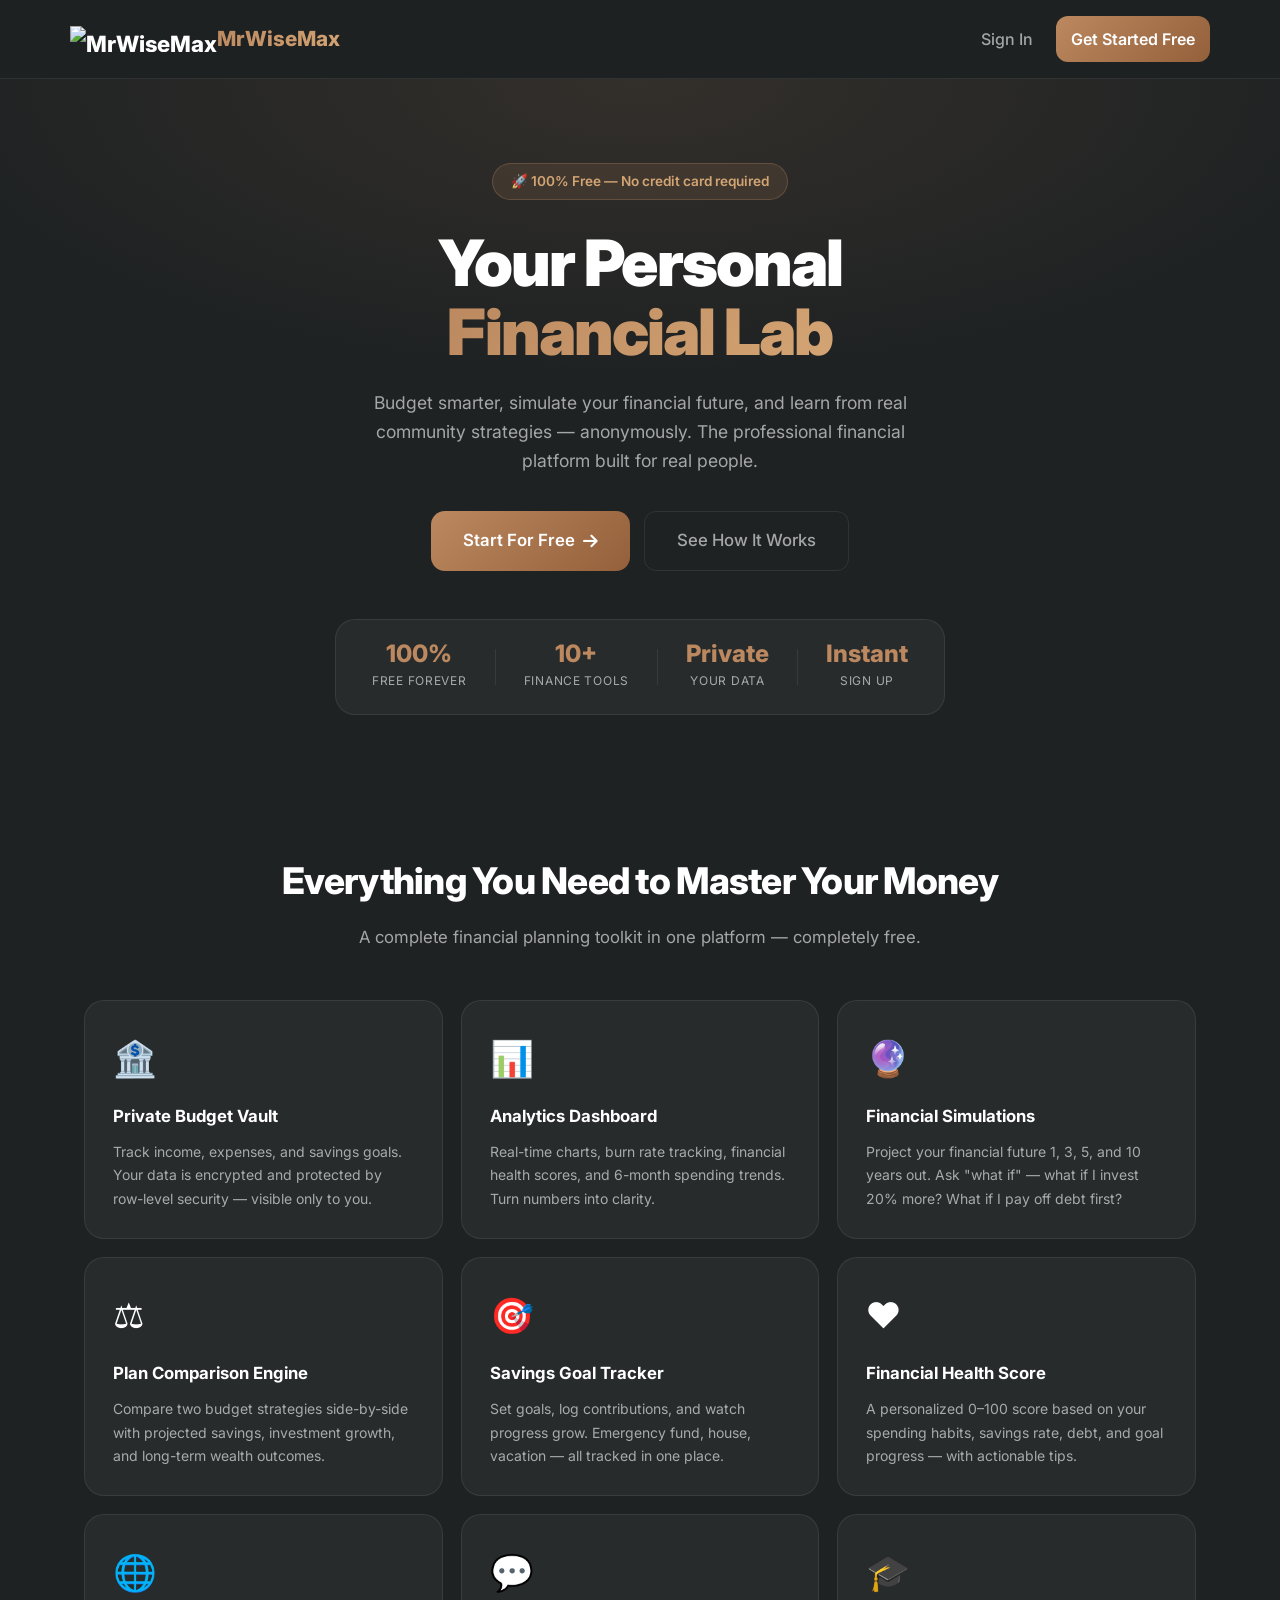
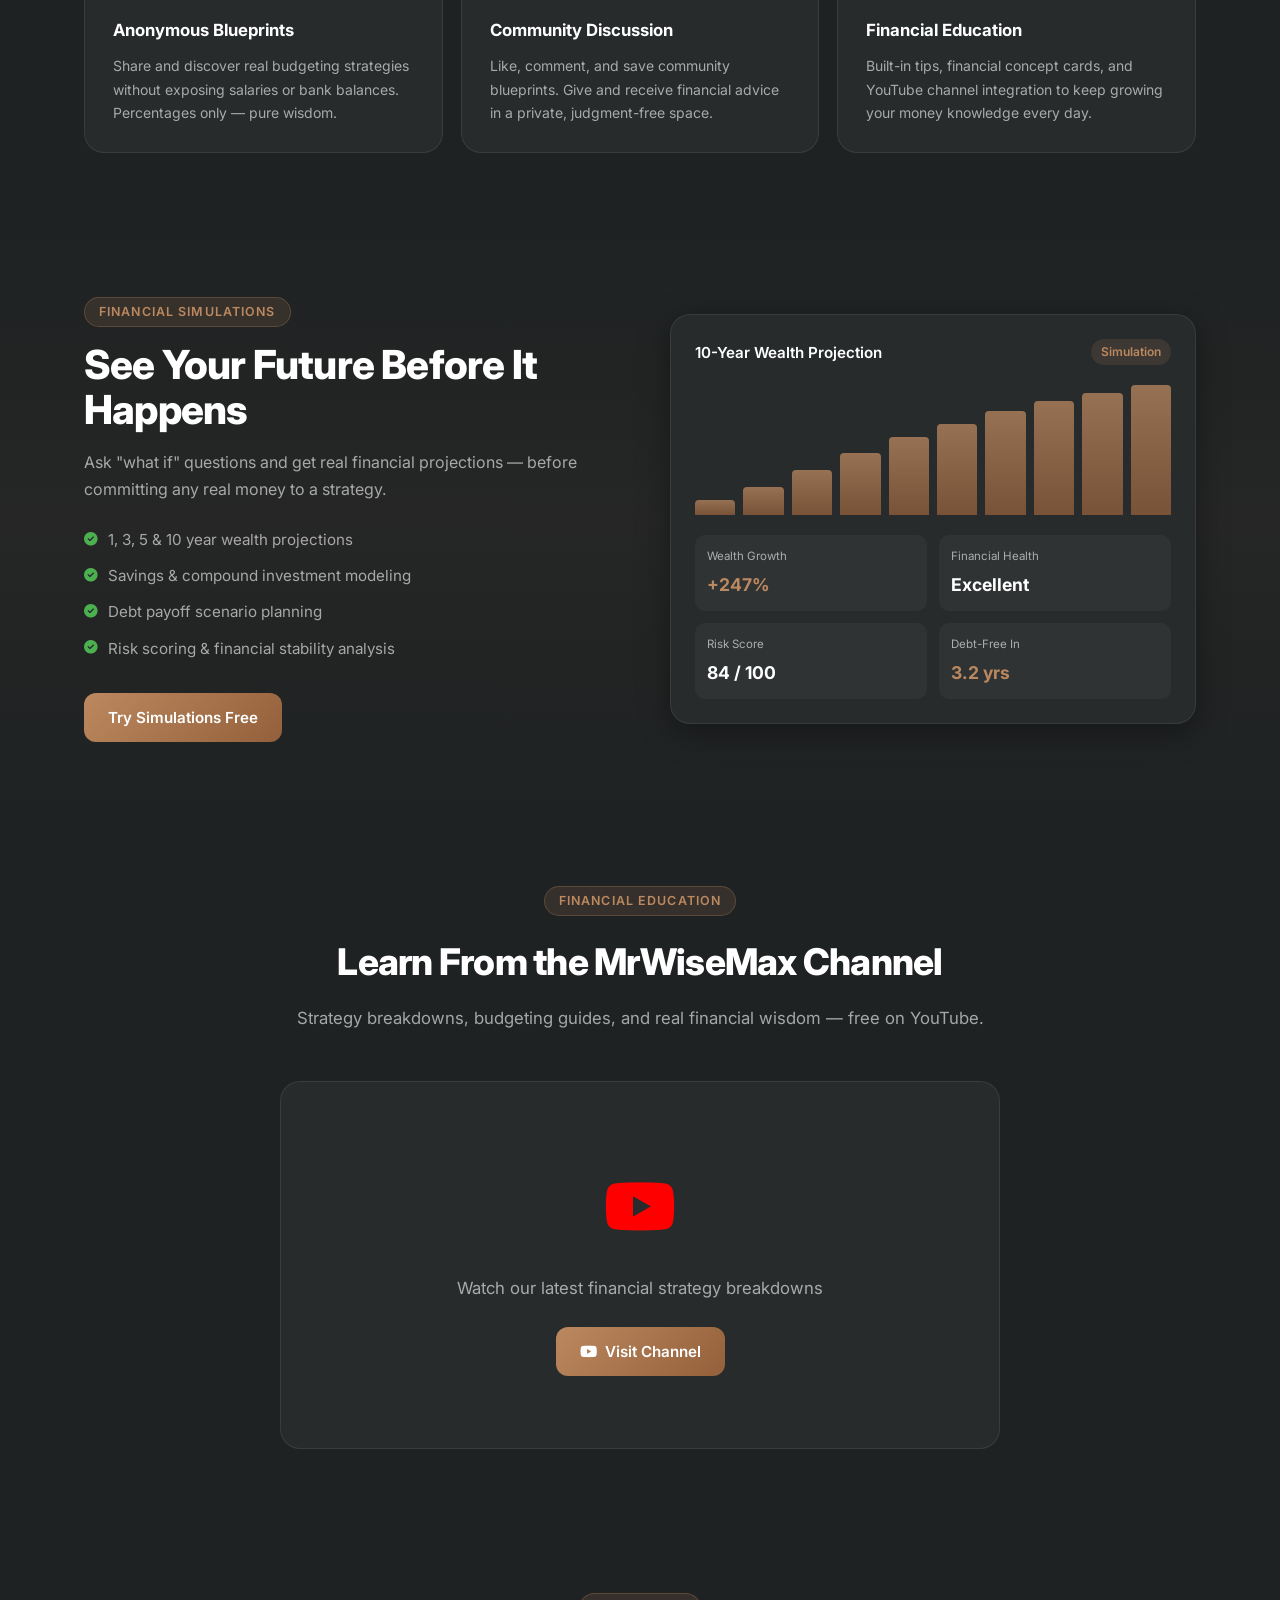
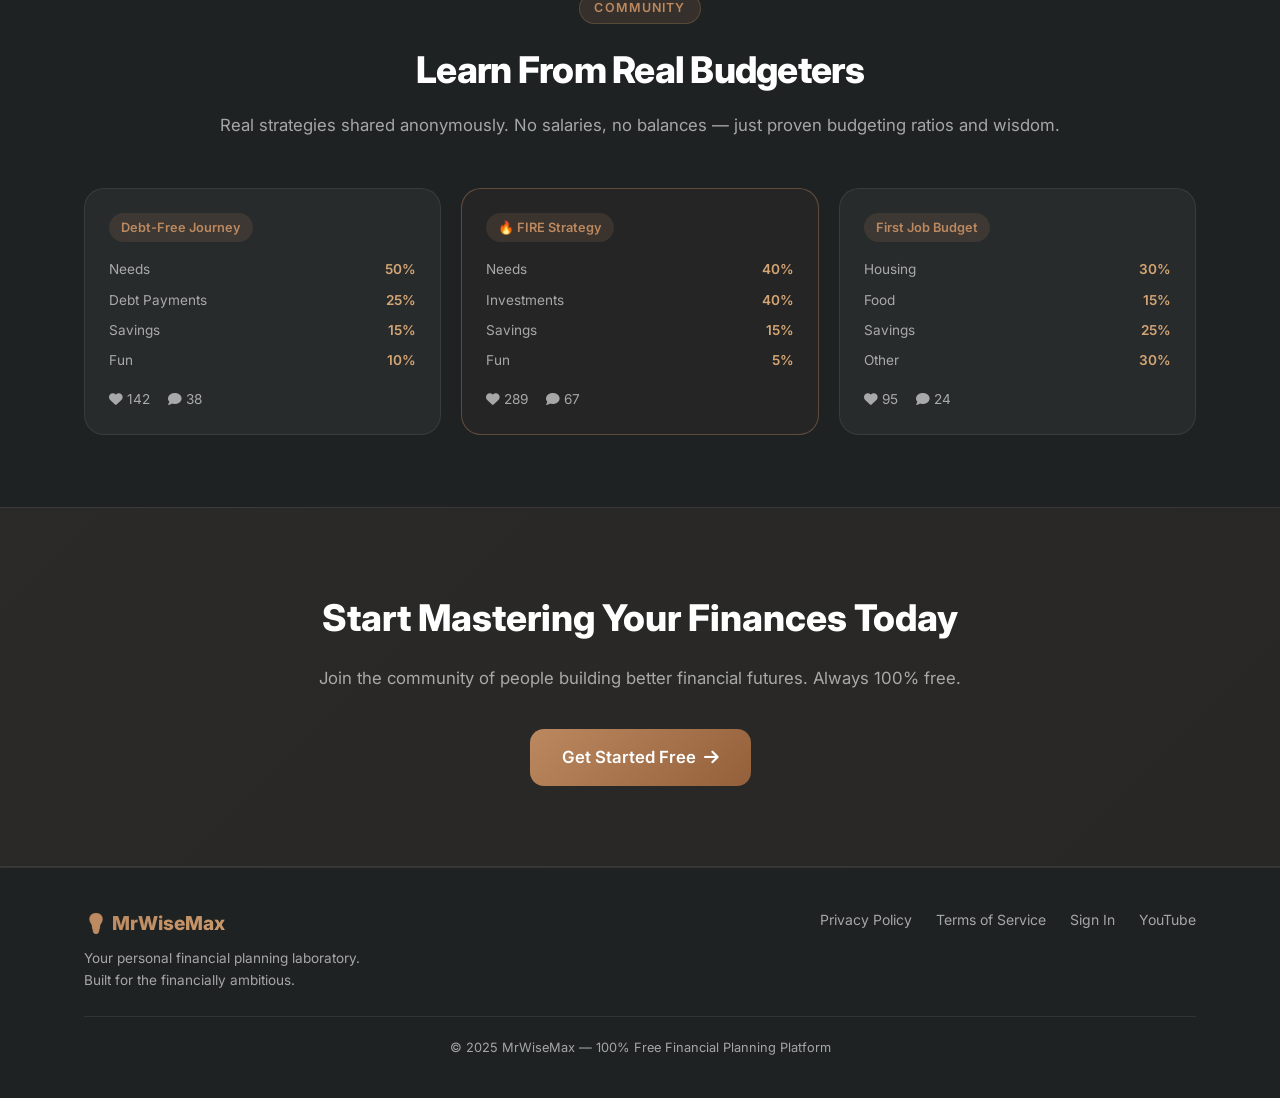
==== commit d455d39c: "Replace emoji logo with brand image and add animated PWA install banner - Swap 💡 emoji in logo-icon " ====
--- a/index.html
+++ b/index.html
@@ -1,26 +1,34 @@
 <!DOCTYPE html>
 <html lang="en">
+
 <head>
   <meta charset="UTF-8">
   <meta name="viewport" content="width=device-width, initial-scale=1.0">
   <title>MrWiseMax — Your Personal Financial Lab</title>
-  <meta name="description" content="Budget smarter, simulate your financial future, and share strategies anonymously. The professional financial planning platform. 100% Free.">
+  <meta name="description"
+    content="Budget smarter, simulate your financial future, and share strategies anonymously. The professional financial planning platform. 100% Free.">
+  <link rel="icon" type="image/x-icon" href="favicon.ico">
+  <link rel="icon" type="image/svg+xml" href="favicon.svg">
+  <link rel="icon" type="image/png" sizes="96x96" href="favicon-96x96.png">
+  <link rel="apple-touch-icon" sizes="180x180" href="apple-touch-icon.png">
   <link rel="preconnect" href="https://fonts.googleapis.com">
-  <link href="https://fonts.googleapis.com/css2?family=Inter:wght@400;500;600;700;800;900&display=swap" rel="stylesheet">
+  <link href="https://fonts.googleapis.com/css2?family=Inter:wght@400;500;600;700;800;900&display=swap"
+    rel="stylesheet">
   <link rel="stylesheet" href="https://cdnjs.cloudflare.com/ajax/libs/font-awesome/6.5.0/css/all.min.css">
   <link rel="stylesheet" href="assets/css/style.css">
 </head>
+
 <body>
 
   <nav class="navbar">
     <div class="nav-container">
       <div class="nav-logo">
-        <span class="logo-icon">💡</span>
+        <img src="mrwisemax-logo.webp" class="logo-icon logo-img" alt="MrWiseMax">
         <span class="logo-text">MrWiseMax</span>
       </div>
       <div class="nav-actions">
-        <a href="login.html" class="btn-nav">Sign In</a>
-        <a href="login.html" class="btn-primary">Get Started Free</a>
+        <a href="budgeting-login.html" class="btn-nav">Sign In</a>
+        <a href="budgeting-login.html" class="btn-primary">Get Started Free</a>
       </div>
     </div>
   </nav>
@@ -38,7 +46,7 @@
         anonymously. The professional financial platform built for real people.
       </p>
       <div class="hero-cta">
-        <a href="login.html" class="btn-primary btn-lg">Start For Free <i class="fas fa-arrow-right"></i></a>
+        <a href="budgeting-login.html" class="btn-primary btn-lg">Start For Free <i class="fas fa-arrow-right"></i></a>
         <a href="#features" class="btn-ghost btn-lg">See How It Works</a>
       </div>
       <div class="hero-stats">
@@ -64,47 +72,56 @@
         <div class="feature-card">
           <div class="feature-icon">🏦</div>
           <h3>Private Budget Vault</h3>
-          <p>Track income, expenses, and savings goals. Your data is encrypted and protected by row-level security — visible only to you.</p>
+          <p>Track income, expenses, and savings goals. Your data is encrypted and protected by row-level security —
+            visible only to you.</p>
         </div>
         <div class="feature-card">
           <div class="feature-icon">📊</div>
           <h3>Analytics Dashboard</h3>
-          <p>Real-time charts, burn rate tracking, financial health scores, and 6-month spending trends. Turn numbers into clarity.</p>
+          <p>Real-time charts, burn rate tracking, financial health scores, and 6-month spending trends. Turn numbers
+            into clarity.</p>
         </div>
         <div class="feature-card">
           <div class="feature-icon">🔮</div>
           <h3>Financial Simulations</h3>
-          <p>Project your financial future 1, 3, 5, and 10 years out. Ask "what if" — what if I invest 20% more? What if I pay off debt first?</p>
+          <p>Project your financial future 1, 3, 5, and 10 years out. Ask "what if" — what if I invest 20% more? What if
+            I pay off debt first?</p>
         </div>
         <div class="feature-card">
           <div class="feature-icon">⚖️</div>
           <h3>Plan Comparison Engine</h3>
-          <p>Compare two budget strategies side-by-side with projected savings, investment growth, and long-term wealth outcomes.</p>
+          <p>Compare two budget strategies side-by-side with projected savings, investment growth, and long-term wealth
+            outcomes.</p>
         </div>
         <div class="feature-card">
           <div class="feature-icon">🎯</div>
           <h3>Savings Goal Tracker</h3>
-          <p>Set goals, log contributions, and watch progress grow. Emergency fund, house, vacation — all tracked in one place.</p>
+          <p>Set goals, log contributions, and watch progress grow. Emergency fund, house, vacation — all tracked in one
+            place.</p>
         </div>
         <div class="feature-card">
           <div class="feature-icon">❤️</div>
           <h3>Financial Health Score</h3>
-          <p>A personalized 0–100 score based on your spending habits, savings rate, debt, and goal progress — with actionable tips.</p>
+          <p>A personalized 0–100 score based on your spending habits, savings rate, debt, and goal progress — with
+            actionable tips.</p>
         </div>
         <div class="feature-card">
           <div class="feature-icon">🌐</div>
           <h3>Anonymous Blueprints</h3>
-          <p>Share and discover real budgeting strategies without exposing salaries or bank balances. Percentages only — pure wisdom.</p>
+          <p>Share and discover real budgeting strategies without exposing salaries or bank balances. Percentages only —
+            pure wisdom.</p>
         </div>
         <div class="feature-card">
           <div class="feature-icon">💬</div>
           <h3>Community Discussion</h3>
-          <p>Like, comment, and save community blueprints. Give and receive financial advice in a private, judgment-free space.</p>
+          <p>Like, comment, and save community blueprints. Give and receive financial advice in a private, judgment-free
+            space.</p>
         </div>
         <div class="feature-card">
           <div class="feature-icon">🎓</div>
           <h3>Financial Education</h3>
-          <p>Built-in tips, financial concept cards, and YouTube channel integration to keep growing your money knowledge every day.</p>
+          <p>Built-in tips, financial concept cards, and YouTube channel integration to keep growing your money
+            knowledge every day.</p>
         </div>
       </div>
     </div>
@@ -117,14 +134,15 @@
         <div class="preview-content">
           <div class="section-tag">Financial Simulations</div>
           <h2>See Your Future Before It Happens</h2>
-          <p>Ask "what if" questions and get real financial projections — before committing any real money to a strategy.</p>
+          <p>Ask "what if" questions and get real financial projections — before committing any real money to a
+            strategy.</p>
           <ul class="preview-list">
             <li><i class="fas fa-check-circle"></i> 1, 3, 5 &amp; 10 year wealth projections</li>
             <li><i class="fas fa-check-circle"></i> Savings &amp; compound investment modeling</li>
             <li><i class="fas fa-check-circle"></i> Debt payoff scenario planning</li>
             <li><i class="fas fa-check-circle"></i> Risk scoring &amp; financial stability analysis</li>
           </ul>
-          <a href="login.html" class="btn-primary">Try Simulations Free</a>
+          <a href="budgeting-login.html" class="btn-primary">Try Simulations Free</a>
         </div>
         <div class="preview-visual">
           <div class="sim-card">
@@ -145,10 +163,14 @@
               <div class="chart-bar" style="height:100%"></div>
             </div>
             <div class="sim-stats">
-              <div class="sim-stat"><span class="sim-label">Wealth Growth</span><span class="sim-value accent">+247%</span></div>
-              <div class="sim-stat"><span class="sim-label">Financial Health</span><span class="sim-value">Excellent</span></div>
-              <div class="sim-stat"><span class="sim-label">Risk Score</span><span class="sim-value">84 / 100</span></div>
-              <div class="sim-stat"><span class="sim-label">Debt-Free In</span><span class="sim-value accent">3.2 yrs</span></div>
+              <div class="sim-stat"><span class="sim-label">Wealth Growth</span><span
+                  class="sim-value accent">+247%</span></div>
+              <div class="sim-stat"><span class="sim-label">Financial Health</span><span
+                  class="sim-value">Excellent</span></div>
+              <div class="sim-stat"><span class="sim-label">Risk Score</span><span class="sim-value">84 / 100</span>
+              </div>
+              <div class="sim-stat"><span class="sim-label">Debt-Free In</span><span class="sim-value accent">3.2
+                  yrs</span></div>
             </div>
           </div>
         </div>
@@ -196,7 +218,8 @@
             <div class="ratio-item"><span>Savings</span><span>15%</span></div>
             <div class="ratio-item"><span>Fun</span><span>10%</span></div>
           </div>
-          <div class="bp-footer"><span><i class="fas fa-heart"></i> 142</span><span><i class="fas fa-comment"></i> 38</span></div>
+          <div class="bp-footer"><span><i class="fas fa-heart"></i> 142</span><span><i class="fas fa-comment"></i>
+              38</span></div>
         </div>
         <div class="blueprint-card-preview featured">
           <div class="bp-tag">🔥 FIRE Strategy</div>
@@ -206,7 +229,8 @@
             <div class="ratio-item"><span>Savings</span><span>15%</span></div>
             <div class="ratio-item"><span>Fun</span><span>5%</span></div>
           </div>
-          <div class="bp-footer"><span><i class="fas fa-heart"></i> 289</span><span><i class="fas fa-comment"></i> 67</span></div>
+          <div class="bp-footer"><span><i class="fas fa-heart"></i> 289</span><span><i class="fas fa-comment"></i>
+              67</span></div>
         </div>
         <div class="blueprint-card-preview">
           <div class="bp-tag">First Job Budget</div>
@@ -216,7 +240,8 @@
             <div class="ratio-item"><span>Savings</span><span>25%</span></div>
             <div class="ratio-item"><span>Other</span><span>30%</span></div>
           </div>
-          <div class="bp-footer"><span><i class="fas fa-heart"></i> 95</span><span><i class="fas fa-comment"></i> 24</span></div>
+          <div class="bp-footer"><span><i class="fas fa-heart"></i> 95</span><span><i class="fas fa-comment"></i>
+              24</span></div>
         </div>
       </div>
     </div>
@@ -227,7 +252,7 @@
     <div class="container">
       <h2>Start Mastering Your Finances Today</h2>
       <p>Join the community of people building better financial futures. Always 100% free.</p>
-      <a href="login.html" class="btn-primary btn-lg">Get Started Free <i class="fas fa-arrow-right"></i></a>
+      <a href="budgeting-login.html" class="btn-primary btn-lg">Get Started Free <i class="fas fa-arrow-right"></i></a>
     </div>
   </section>
 
@@ -242,7 +267,7 @@
         <div class="footer-links">
           <a href="#">Privacy Policy</a>
           <a href="#">Terms of Service</a>
-          <a href="login.html">Sign In</a>
+          <a href="budgeting-login.html">Sign In</a>
           <a href="https://youtube.com" target="_blank">YouTube</a>
         </div>
       </div>
@@ -253,4 +278,5 @@
   </footer>
 
 </body>
+
 </html>
--- a/assets/css/style.css
+++ b/assets/css/style.css
@@ -153,6 +153,12 @@
 .logo-icon {
   font-size: 1.4rem;
 }
+.logo-img {
+  height: 1.6rem;
+  width: auto;
+  object-fit: contain;
+  display: block;
+}
 
 .logo-text {
   background: linear-gradient(135deg, var(--primary), var(--primary-lt));
